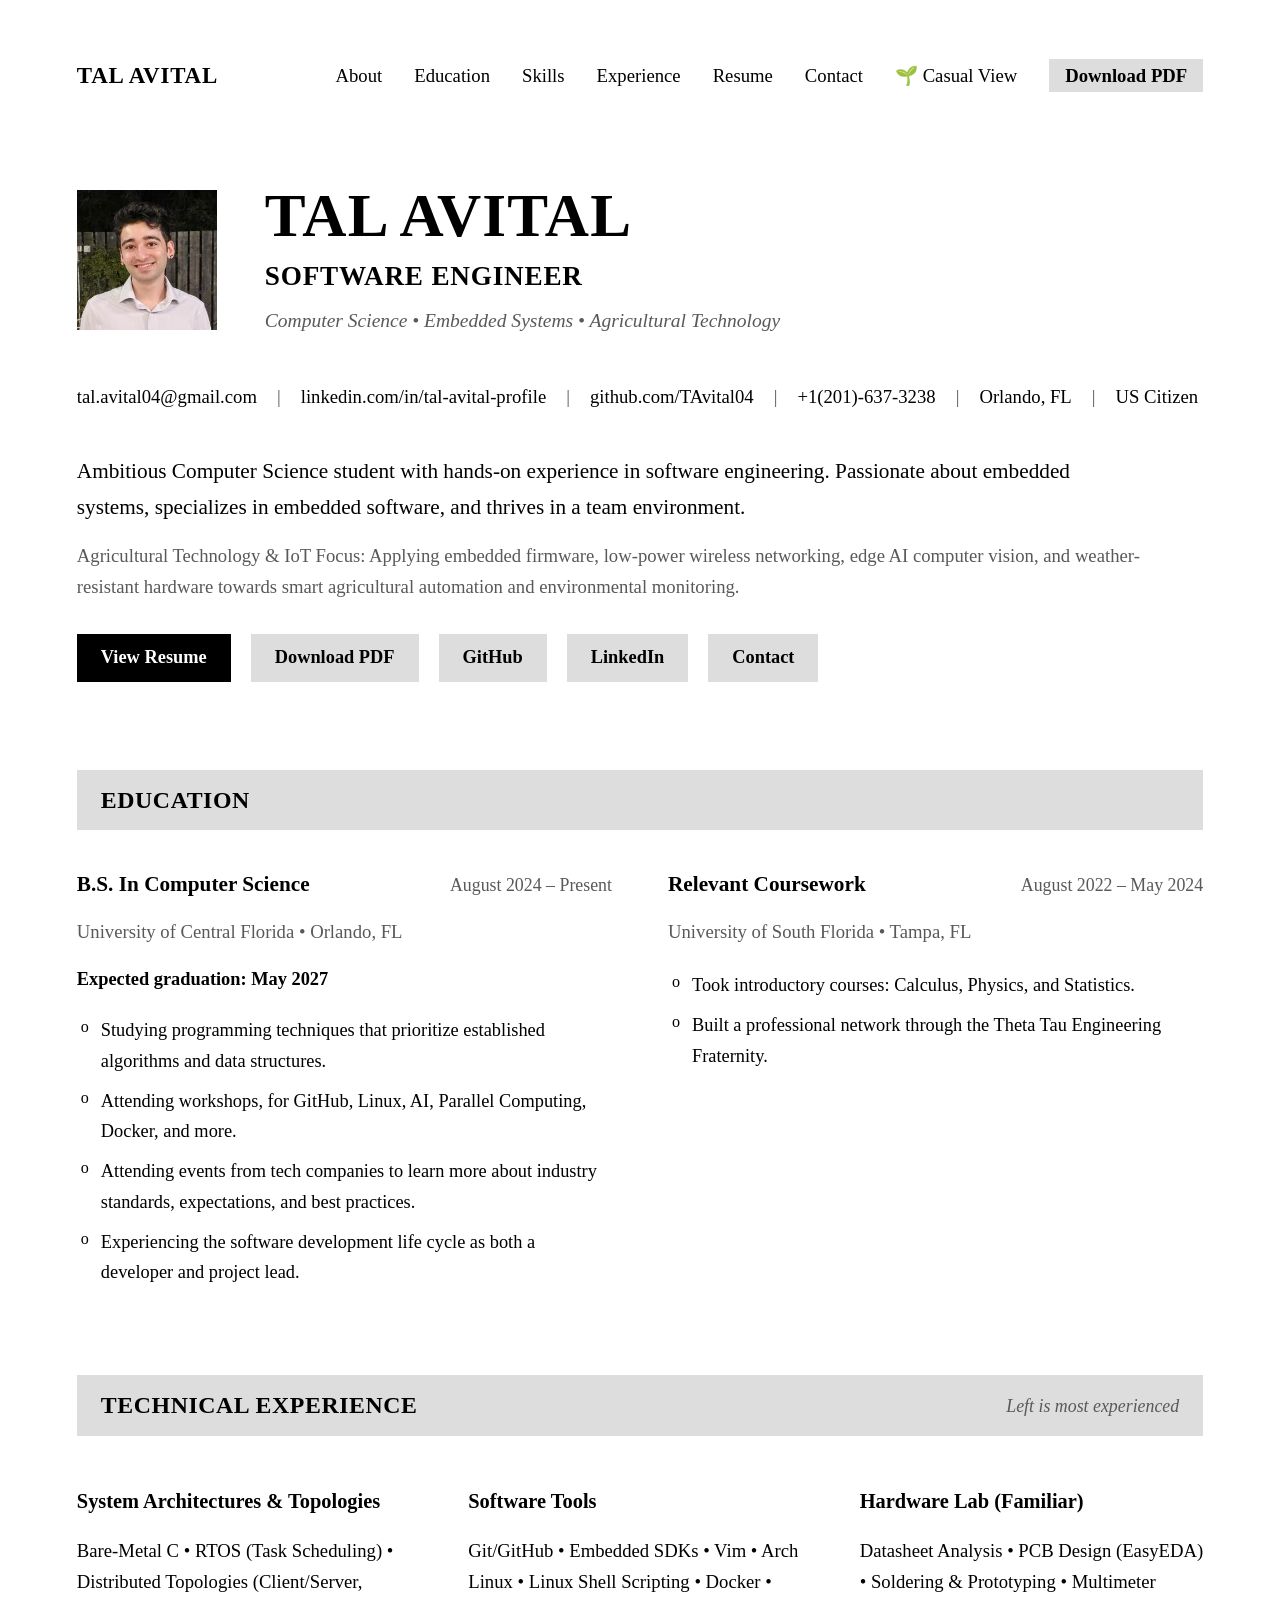
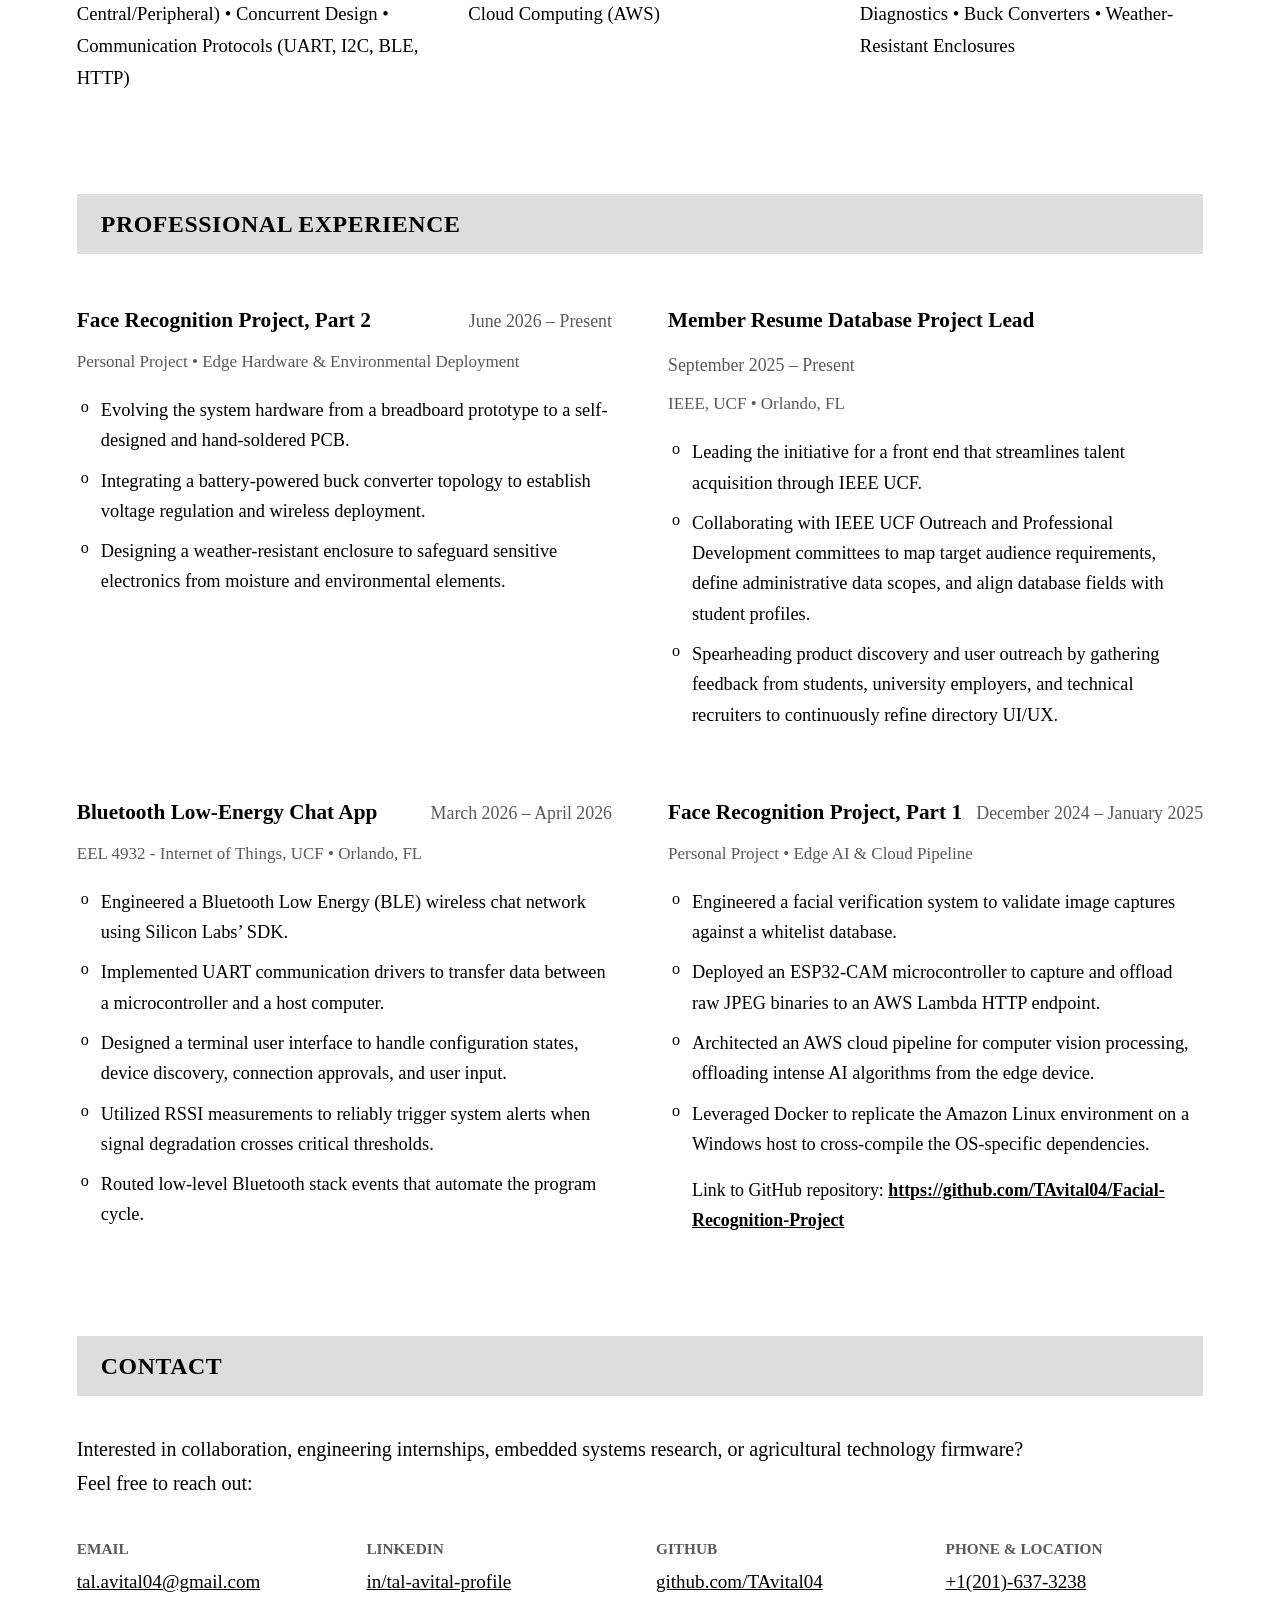
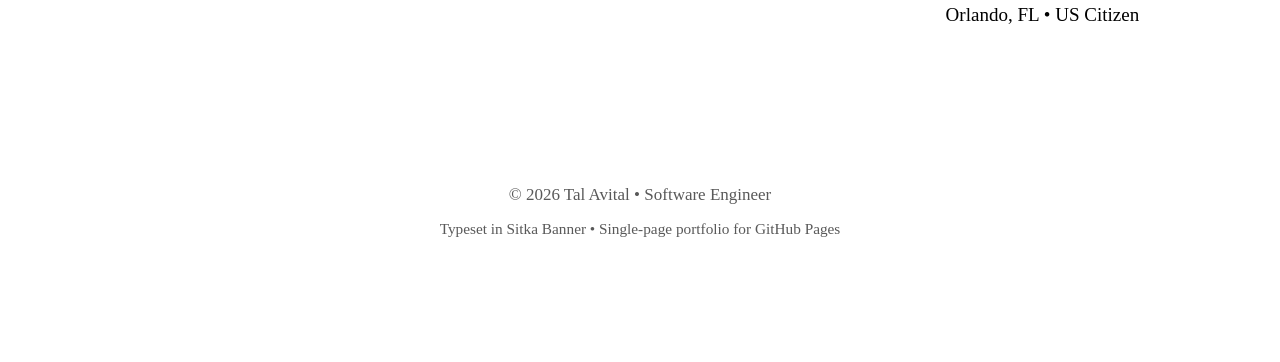
==== index.html @ cda0f0db "first commit" ====
<!DOCTYPE html>
<html lang="en">
<head>
  <meta charset="UTF-8">
  <meta name="viewport" content="width=device-width, initial-scale=1.0">
  <title>Tal Avital | Software Engineer & Agricultural Technology</title>
  <meta name="description" content="Portfolio of Tal Avital - Software Engineer specializing in embedded software, IoT systems, and agricultural technology.">
  <meta name="author" content="Tal Avital">
  
  <!-- Clean Monogram Serif Favicon -->
  <link rel="icon" type="image/svg+xml" href="data:image/svg+xml,<svg xmlns='http://www.w3.org/2000/svg' viewBox='0 0 100 100'><rect width='100' height='100' fill='%23dddddd'/><text x='50' y='68' font-family='serif' font-size='56' font-weight='bold' text-anchor='middle' fill='%23000000'>T</text></svg>">
  
  <link rel="stylesheet" href="style.css">
</head>
<body>

  <div class="page-wrapper">
    <!-- Top Navigation -->
    <nav class="top-nav" aria-label="Main Navigation">
      <a href="#about" class="nav-brand">TAL AVITAL</a>
      <ul class="nav-links">
        <li><a href="#about">About</a></li>
        <li><a href="#education">Education</a></li>
        <li><a href="#technical-experience">Skills</a></li>
        <li><a href="#professional-experience">Experience</a></li>
        <li><a href="resume.html">Resume</a></li>
        <li><a href="#contact">Contact</a></li>
        <li><a href="casual.html" title="View informal earthy green portfolio version">🌱 Casual View</a></li>
        <li><a href="assets/Tal%20Avital%20Resume.pdf" download="Tal_Avital_Resume.pdf" class="nav-cta">Download PDF</a></li>
      </ul>
    </nav>

    <!-- Header / Identity Area -->
    <header class="resume-header" id="about">
      <div class="header-hero-grid">
        <div class="profile-photo-container">
          <img src="assets/Cover_Photo.jpg" alt="Tal Avital" class="profile-photo" width="140" height="140">
        </div>
        <div class="identity-titles">
          <h1 class="name-heading">TAL AVITAL</h1>
          <div class="role-heading">SOFTWARE ENGINEER</div>
          <div class="subrole-heading">Computer Science &bull; Embedded Systems &bull; Agricultural Technology</div>
        </div>
      </div>

      <!-- Contact Line -->
      <div class="contact-line">
        <a href="mailto:tal.avital04@gmail.com" class="contact-item">tal.avital04@gmail.com</a>
        <span class="contact-sep">|</span>
        <a href="https://linkedin.com/in/tal-avital-profile" target="_blank" rel="noopener noreferrer" class="contact-item">linkedin.com/in/tal-avital-profile</a>
        <span class="contact-sep">|</span>
        <a href="https://github.com/TAvital04" target="_blank" rel="noopener noreferrer" class="contact-item">github.com/TAvital04</a>
        <span class="contact-sep">|</span>
        <a href="tel:+12016373238" class="contact-item">+1(201)-637-3238</a>
        <span class="contact-sep">|</span>
        <span class="contact-item">Orlando, FL</span>
        <span class="contact-sep">|</span>
        <span class="contact-item">US Citizen</span>
      </div>

      <!-- Summary -->
      <div class="summary-container">
        <p class="summary-text">
          Ambitious Computer Science student with hands-on experience in software engineering. Passionate about embedded systems, specializes in embedded software, and thrives in a team environment.
        </p>
        <p class="agtech-focus-note">
          Agricultural Technology &amp; IoT Focus: Applying embedded firmware, low-power wireless networking, edge AI computer vision, and weather-resistant hardware towards smart agricultural automation and environmental monitoring.
        </p>
      </div>

      <!-- Action Buttons -->
      <div class="header-action-buttons">
        <a href="resume.html" class="btn btn-primary">View Resume</a>
        <a href="assets/Tal%20Avital%20Resume.pdf" download="Tal_Avital_Resume.pdf" class="btn btn-secondary">Download PDF</a>
        <a href="https://github.com/TAvital04" target="_blank" rel="noopener noreferrer" class="btn btn-secondary">GitHub</a>
        <a href="https://linkedin.com/in/tal-avital-profile" target="_blank" rel="noopener noreferrer" class="btn btn-secondary">LinkedIn</a>
        <a href="#contact" class="btn btn-secondary">Contact</a>
      </div>
    </header>

    <!-- Main Content Area -->
    <main>

      <!-- Education Section (2-Column Desktop Grid) -->
      <section id="education" aria-labelledby="education-heading">
        <div class="section-banner">
          <h2 class="section-title" id="education-heading">Education</h2>
        </div>

        <div class="education-grid">
          <div class="education-item">
            <div class="experience-title-row">
              <span class="degree-title">B.S. In Computer Science</span>
              <span class="experience-date">August 2024 – Present</span>
            </div>
            <div style="color: var(--color-text-muted); font-size: 1.1rem; margin-top: 2px;">
              University of Central Florida &bull; Orlando, FL
            </div>
            <div class="grad-date-note" style="margin-top: 4px;">Expected graduation: May 2027</div>
            <ul class="experience-bullets">
              <li>Studying programming techniques that prioritize established algorithms and data structures.</li>
              <li>Attending workshops, for GitHub, Linux, AI, Parallel Computing, Docker, and more.</li>
              <li>Attending events from tech companies to learn more about industry standards, expectations, and best practices.</li>
              <li>Experiencing the software development life cycle as both a developer and project lead.</li>
            </ul>
          </div>

          <div class="education-item">
            <div class="experience-title-row">
              <span class="degree-title">Relevant Coursework</span>
              <span class="experience-date">August 2022 – May 2024</span>
            </div>
            <div style="color: var(--color-text-muted); font-size: 1.1rem; margin-top: 2px;">
              University of South Florida &bull; Tampa, FL
            </div>
            <ul class="experience-bullets" style="margin-top: 10px;">
              <li>Took introductory courses: Calculus, Physics, and Statistics.</li>
              <li>Built a professional network through the Theta Tau Engineering Fraternity.</li>
            </ul>
          </div>
        </div>
      </section>

      <!-- Technical Experience Section (3-Column Desktop Grid) -->
      <section id="technical-experience" aria-labelledby="tech-exp-heading">
        <div class="section-banner">
          <h2 class="section-title" id="tech-exp-heading">Technical Experience</h2>
          <span class="section-subtitle-tag">Left is most experienced</span>
        </div>

        <div class="skills-grid">
          <div class="skill-category-column">
            <div class="skill-category-title">System Architectures &amp; Topologies</div>
            <div class="skill-category-content">
              Bare-Metal C &bull; RTOS (Task Scheduling) &bull; Distributed Topologies (Client/Server, Central/Peripheral) &bull; Concurrent Design &bull; Communication Protocols (UART, I2C, BLE, HTTP)
            </div>
          </div>

          <div class="skill-category-column">
            <div class="skill-category-title">Software Tools</div>
            <div class="skill-category-content">
              Git/GitHub &bull; Embedded SDKs &bull; Vim &bull; Arch Linux &bull; Linux Shell Scripting &bull; Docker &bull; Cloud Computing (AWS)
            </div>
          </div>

          <div class="skill-category-column">
            <div class="skill-category-title">Hardware Lab (Familiar)</div>
            <div class="skill-category-content">
              Datasheet Analysis &bull; PCB Design (EasyEDA) &bull; Soldering &amp; Prototyping &bull; Multimeter Diagnostics &bull; Buck Converters &bull; Weather-Resistant Enclosures
            </div>
          </div>
        </div>
      </section>

      <!-- Professional Experience Section (2-Column Desktop Grid) -->
      <section id="professional-experience" aria-labelledby="experience-heading">
        <div class="section-banner">
          <h2 class="section-title" id="experience-heading">Professional Experience</h2>
        </div>

        <div class="experience-grid">

          <!-- Experience 1 -->
          <div class="experience-item">
            <div class="experience-title-row">
              <span class="project-title">Face Recognition Project, Part 2</span>
              <span class="experience-date">June 2026 – Present</span>
            </div>
            <div class="project-org">Personal Project &bull; Edge Hardware &amp; Environmental Deployment</div>
            <ul class="experience-bullets">
              <li>Evolving the system hardware from a breadboard prototype to a self-designed and hand-soldered PCB.</li>
              <li>Integrating a battery-powered buck converter topology to establish voltage regulation and wireless deployment.</li>
              <li>Designing a weather-resistant enclosure to safeguard sensitive electronics from moisture and environmental elements.</li>
            </ul>
          </div>

          <!-- Experience 2 -->
          <div class="experience-item">
            <div class="experience-title-row">
              <span class="project-title">Member Resume Database Project Lead</span>
              <span class="experience-date">September 2025 – Present</span>
            </div>
            <div class="project-org">IEEE, UCF &bull; Orlando, FL</div>
            <ul class="experience-bullets">
              <li>Leading the initiative for a front end that streamlines talent acquisition through IEEE UCF.</li>
              <li>Collaborating with IEEE UCF Outreach and Professional Development committees to map target audience requirements, define administrative data scopes, and align database fields with student profiles.</li>
              <li>Spearheading product discovery and user outreach by gathering feedback from students, university employers, and technical recruiters to continuously refine directory UI/UX.</li>
            </ul>
          </div>

          <!-- Experience 3 -->
          <div class="experience-item">
            <div class="experience-title-row">
              <span class="project-title">Bluetooth Low-Energy Chat App</span>
              <span class="experience-date">March 2026 – April 2026</span>
            </div>
            <div class="project-org">EEL 4932 - Internet of Things, UCF &bull; Orlando, FL</div>
            <ul class="experience-bullets">
              <li>Engineered a Bluetooth Low Energy (BLE) wireless chat network using Silicon Labs’ SDK.</li>
              <li>Implemented UART communication drivers to transfer data between a microcontroller and a host computer.</li>
              <li>Designed a terminal user interface to handle configuration states, device discovery, connection approvals, and user input.</li>
              <li>Utilized RSSI measurements to reliably trigger system alerts when signal degradation crosses critical thresholds.</li>
              <li>Routed low-level Bluetooth stack events that automate the program cycle.</li>
            </ul>
          </div>

          <!-- Experience 4 -->
          <div class="experience-item">
            <div class="experience-title-row">
              <span class="project-title">Face Recognition Project, Part 1</span>
              <span class="experience-date">December 2024 – January 2025</span>
            </div>
            <div class="project-org">Personal Project &bull; Edge AI &amp; Cloud Pipeline</div>
            <ul class="experience-bullets">
              <li>Engineered a facial verification system to validate image captures against a whitelist database.</li>
              <li>Deployed an ESP32-CAM microcontroller to capture and offload raw JPEG binaries to an AWS Lambda HTTP endpoint.</li>
              <li>Architected an AWS cloud pipeline for computer vision processing, offloading intense AI algorithms from the edge device.</li>
              <li>Leveraged Docker to replicate the Amazon Linux environment on a Windows host to cross-compile the OS-specific dependencies.</li>
            </ul>
            <div class="project-repo-link">
              Link to GitHub repository: <a href="https://github.com/TAvital04/Facial-Recognition-Project" target="_blank" rel="noopener noreferrer">https://github.com/TAvital04/Facial-Recognition-Project</a>
            </div>
          </div>

        </div>
      </section>

      <!-- Contact Section (4-Column Desktop Grid) -->
      <section id="contact" aria-labelledby="contact-heading">
        <div class="section-banner">
          <h2 class="section-title" id="contact-heading">Contact</h2>
        </div>

        <p class="contact-intro">
          Interested in collaboration, engineering internships, embedded systems research, or agricultural technology firmware? Feel free to reach out:
        </p>

        <div class="contact-grid">
          <div class="contact-item-box">
            <span class="contact-label">Email</span>
            <span class="contact-val"><a href="mailto:tal.avital04@gmail.com">tal.avital04@gmail.com</a></span>
          </div>
          <div class="contact-item-box">
            <span class="contact-label">LinkedIn</span>
            <span class="contact-val"><a href="https://linkedin.com/in/tal-avital-profile" target="_blank" rel="noopener noreferrer">in/tal-avital-profile</a></span>
          </div>
          <div class="contact-item-box">
            <span class="contact-label">GitHub</span>
            <span class="contact-val"><a href="https://github.com/TAvital04" target="_blank" rel="noopener noreferrer">github.com/TAvital04</a></span>
          </div>
          <div class="contact-item-box">
            <span class="contact-label">Phone &amp; Location</span>
            <span class="contact-val"><a href="tel:+12016373238">+1(201)-637-3238</a><br>Orlando, FL &bull; US Citizen</span>
          </div>
        </div>
      </section>

    </main>

    <!-- Site Footer -->
    <footer class="site-footer">
      <div class="footer-copy">
        &copy; 2026 Tal Avital &bull; Software Engineer
      </div>
      <div class="footer-meta">
        Typeset in Sitka Banner &bull; Single-page portfolio for GitHub Pages
      </div>
    </footer>
  </div>

</body>
</html>
---- style.css ----
/* 
 * Tal Avital Portfolio Stylesheet
 * 
 * - Full-width desktop experience embracing entire desktop viewport
 * - Dedicated clean mobile layout
 * - Clean transitions in large discrete phases (desktop >= 992px vs mobile < 992px)
 * - Significantly increased whitespace all around
 * - Strictly no borders, pure white background (#ffffff), Sitka Banner font
 * - Zero animations
 */

:root {
  --font-sitka: 'Sitka Banner', 'Sitka Display', 'Sitka Heading', 'Sitka Text', 'Sitka Small', Georgia, serif;
  
  /* Color palette extracted directly from resume PDF */
  --color-bg: #ffffff;
  --color-text-main: #000000;
  --color-text-muted: #595959;
  --color-banner-grey: #dddddd;    /* 0.866667 RGB vector grey from resume */
}

/* Zero animations, zero transitions, no borders anywhere */
*, *::before, *::after {
  box-sizing: border-box;
  margin: 0;
  padding: 0;
  border: none !important;
  outline: none !important;
  transition: none !important;
  animation: none !important;
  box-shadow: none !important;
}

html {
  font-size: 17px;
  scroll-behavior: auto;
  background-color: var(--color-bg);
}

body {
  font-family: var(--font-sitka);
  color: var(--color-text-main);
  background-color: var(--color-bg);
  line-height: 1.7;
  -webkit-font-smoothing: antialiased;
}

/* Page Wrapper - Embraces entire screen width with proportional whitespace */
.page-wrapper {
  width: 100%;
  margin: 0 auto;
  background-color: var(--color-bg);
}

/* Minimal Top Navigation */
.top-nav {
  display: flex;
  justify-content: space-between;
  align-items: center;
  background-color: var(--color-bg);
}

section[id], header[id] {
  scroll-margin-top: 40px;
}

.nav-brand {
  font-family: var(--font-sitka);
  font-weight: bold;
  font-size: 1.35rem;
  letter-spacing: 0.8px;
  color: var(--color-text-main);
  text-decoration: none;
}

.nav-links {
  display: flex;
  list-style: none;
  align-items: center;
}

.nav-links a {
  font-family: var(--font-sitka);
  color: var(--color-text-main);
  text-decoration: none;
  font-size: 1.1rem;
}

.nav-links a:hover,
.nav-links a:focus {
  text-decoration: underline;
}

.nav-cta {
  background-color: var(--color-banner-grey) !important;
  color: var(--color-text-main) !important;
  font-weight: bold;
  padding: 6px 16px !important;
}

.nav-cta:hover {
  background-color: #cccccc !important;
  text-decoration: none !important;
}

/* Header & Identity */
.resume-header {
  background-color: var(--color-bg);
}

.header-hero-grid {
  display: grid;
  align-items: center;
}

.profile-photo-container {
  line-height: 0;
}

.profile-photo {
  object-fit: cover;
  display: block;
}

.identity-titles {
  display: flex;
  flex-direction: column;
}

.name-heading {
  font-family: var(--font-sitka);
  font-size: 3.2rem;
  font-weight: bold;
  letter-spacing: 1.2px;
  text-transform: uppercase;
  line-height: 1.05;
  color: var(--color-text-main);
}

.role-heading {
  font-family: var(--font-sitka);
  font-size: 1.6rem;
  font-weight: bold;
  text-transform: uppercase;
  letter-spacing: 0.8px;
  color: var(--color-text-main);
  margin-top: 6px;
}

.subrole-heading {
  font-family: var(--font-sitka);
  font-size: 1.15rem;
  color: var(--color-text-muted);
  margin-top: 4px;
  font-style: italic;
}

/* Contact Line */
.contact-line {
  font-family: var(--font-sitka);
  font-size: 1.1rem;
  color: var(--color-text-main);
  display: flex;
  align-items: center;
}

.contact-item {
  color: var(--color-text-main);
  text-decoration: none;
}

.contact-item:hover {
  text-decoration: underline;
}

.contact-sep {
  color: var(--color-text-muted);
}

/* Summary Box on pure white */
.summary-container {
  display: flex;
  flex-direction: column;
}

.summary-text {
  font-family: var(--font-sitka);
  font-size: 1.25rem;
  line-height: 1.7;
  color: var(--color-text-main);
}

.agtech-focus-note {
  font-family: var(--font-sitka);
  font-size: 1.1rem;
  color: var(--color-text-muted);
  line-height: 1.65;
}

.header-action-buttons {
  display: flex;
  align-items: center;
}

/* Minimal Buttons */
.btn {
  display: inline-block;
  font-family: var(--font-sitka);
  font-size: 1.08rem;
  font-weight: bold;
  padding: 8px 24px;
  text-decoration: none;
  cursor: pointer;
  text-align: center;
}

.btn-primary {
  background-color: var(--color-text-main);
  color: #ffffff;
}

.btn-primary:hover {
  background-color: #2b2b2b;
}

.btn-secondary {
  background-color: var(--color-banner-grey);
  color: var(--color-text-main);
}

.btn-secondary:hover {
  background-color: #cccccc;
}

/* Section Separator Banner - Resume PDF solid grey banner */
.section-banner {
  background-color: var(--color-banner-grey);
  padding: 8px 18px;
  display: flex;
  justify-content: space-between;
  align-items: center;
  width: 100%;
}

.section-title {
  font-family: var(--font-sitka);
  font-size: 1.4rem;
  font-weight: bold;
  letter-spacing: 0.6px;
  text-transform: uppercase;
  color: var(--color-text-main);
}

.section-subtitle-tag {
  font-family: var(--font-sitka);
  font-size: 1.05rem;
  color: var(--color-text-muted);
  font-style: italic;
}

/* Education Section */
.education-grid {
  display: grid;
}

.education-item {
  display: flex;
  flex-direction: column;
}

.degree-title {
  font-family: var(--font-sitka);
  font-size: 1.25rem;
  font-weight: bold;
  color: var(--color-text-main);
}

.grad-date-note {
  font-family: var(--font-sitka);
  font-size: 1.08rem;
  font-weight: bold;
  color: var(--color-text-main);
}

/* Technical Experience */
.skills-grid {
  display: grid;
}

.skill-category-column {
  display: flex;
  flex-direction: column;
}

.skill-category-title {
  font-family: var(--font-sitka);
  font-size: 1.2rem;
  font-weight: bold;
  color: var(--color-text-main);
  margin-bottom: 8px;
}

.skill-category-content {
  font-family: var(--font-sitka);
  font-size: 1.1rem;
  line-height: 1.7;
  color: var(--color-text-main);
}

/* Professional Experience */
.experience-grid {
  display: grid;
}

.experience-item {
  display: flex;
  flex-direction: column;
}

.experience-title-row {
  display: flex;
  justify-content: space-between;
  align-items: baseline;
  flex-wrap: wrap;
  gap: 12px;
}

.project-title {
  font-family: var(--font-sitka);
  font-size: 1.25rem;
  font-weight: bold;
  color: var(--color-text-main);
}

.project-org {
  font-weight: normal;
  color: var(--color-text-muted);
}

.experience-date {
  font-family: var(--font-sitka);
  font-size: 1.05rem;
  color: var(--color-text-muted);
  white-space: nowrap;
}

.experience-bullets {
  list-style-type: none;
  padding-left: 0;
  display: flex;
  flex-direction: column;
}

.experience-bullets li {
  position: relative;
  padding-left: 24px;
  font-family: var(--font-sitka);
  font-size: 1.08rem;
  line-height: 1.65;
  color: var(--color-text-main);
}

.experience-bullets li::before {
  content: 'o';
  position: absolute;
  left: 4px;
  top: -1px;
  font-size: 0.95rem;
  font-weight: normal;
  color: var(--color-text-main);
}

.project-repo-link {
  font-family: var(--font-sitka);
  font-size: 1.05rem;
  padding-left: 24px;
}

.project-repo-link a {
  color: var(--color-text-main);
  text-decoration: underline;
  font-weight: bold;
}

/* Contact Section */
.contact-intro {
  font-family: var(--font-sitka);
  font-size: 1.18rem;
  line-height: 1.7;
}

.contact-grid {
  display: grid;
}

.contact-item-box {
  display: flex;
  flex-direction: column;
  gap: 4px;
}

.contact-label {
  font-family: var(--font-sitka);
  font-size: 0.9rem;
  text-transform: uppercase;
  color: var(--color-text-muted);
  font-weight: bold;
}

.contact-val {
  font-family: var(--font-sitka);
  font-size: 1.12rem;
}

.contact-val a {
  color: var(--color-text-main);
  text-decoration: underline;
}

/* Site Footer */
.site-footer {
  text-align: center;
  font-size: 1rem;
  color: var(--color-text-muted);
}

.footer-copy {
  font-family: var(--font-sitka);
  margin-bottom: 6px;
}

.footer-meta {
  font-family: var(--font-sitka);
  font-size: 0.9rem;
}

/* ==========================================================================
   DESKTOP VERSION (min-width: 992px)
   Embraces full width of desktop with expansive whitespace & multi-column layouts
   ========================================================================== */
@media (min-width: 992px) {
  .page-wrapper {
    padding: 56px 6vw 120px 6vw;
  }

  .top-nav {
    padding-bottom: 40px;
    margin-bottom: 48px;
  }

  .nav-links {
    gap: 32px;
  }

  /* Spacious Hero Grid */
  .header-hero-grid {
    grid-template-columns: 140px 1fr;
    gap: 48px;
    margin-bottom: 28px;
  }

  .profile-photo {
    width: 140px;
    height: 140px;
  }

  .name-heading {
    font-size: 3.6rem;
  }

  .contact-line {
    gap: 16px 20px;
    padding: 16px 0 28px 0;
    margin-bottom: 12px;
    flex-wrap: wrap;
  }

  .summary-container {
    gap: 16px;
    margin-bottom: 32px;
    max-width: 95%;
  }

  .header-action-buttons {
    gap: 20px;
    margin-top: 12px;
  }

  /* Large Section Banners */
  .section-banner {
    margin-top: 88px;
    margin-bottom: 36px;
    padding: 10px 24px;
  }

  /* 2-Column Wide Education */
  .education-grid {
    grid-template-columns: 1fr 1fr;
    gap: 56px;
  }

  .education-item {
    gap: 12px;
  }

  .experience-bullets {
    gap: 10px;
    margin-top: 8px;
  }

  /* 3-Column Wide Technical Experience */
  .skills-grid {
    grid-template-columns: 1fr 1fr 1fr;
    gap: 48px;
    padding: 12px 0;
  }

  .skill-category-column {
    gap: 8px;
  }

  /* 2-Column Wide Professional Experience */
  .experience-grid {
    grid-template-columns: 1fr 1fr;
    gap: 64px 56px;
    padding: 12px 0;
  }

  .experience-item {
    gap: 10px;
  }

  .project-repo-link {
    margin-top: 6px;
  }

  /* 4-Column Wide Contact */
  .contact-intro {
    margin-bottom: 28px;
    max-width: 85%;
  }

  .contact-grid {
    grid-template-columns: repeat(4, 1fr);
    gap: 32px;
    padding-top: 8px;
  }

  .site-footer {
    margin-top: 110px;
    padding-top: 40px;
  }
}

/* ==========================================================================
   MOBILE VERSION (max-width: 991px)
   Tailored for touchscreens with clean single-column flow & generous whitespace
   ========================================================================== */
@media (max-width: 991px) {
  html {
    font-size: 16px;
  }

  .page-wrapper {
    padding: 24px 20px 64px 20px;
  }

  .top-nav {
    flex-direction: column;
    align-items: flex-start;
    gap: 14px;
    padding-bottom: 24px;
    margin-bottom: 28px;
  }

  .nav-links {
    flex-wrap: wrap;
    gap: 12px 18px;
  }

  .nav-cta {
    margin-top: 4px;
  }

  .header-hero-grid {
    grid-template-columns: 1fr;
    gap: 18px;
    margin-bottom: 20px;
  }

  .profile-photo {
    width: 96px;
    height: 96px;
  }

  .name-heading {
    font-size: 2.3rem;
  }

  .role-heading {
    font-size: 1.3rem;
  }

  .contact-line {
    flex-direction: column;
    align-items: flex-start;
    gap: 8px;
    padding: 12px 0 20px 0;
  }

  .contact-sep {
    display: none;
  }

  .summary-container {
    gap: 12px;
    margin-bottom: 24px;
  }

  .summary-text {
    font-size: 1.12rem;
  }

  .header-action-buttons {
    flex-direction: column;
    align-items: stretch;
    gap: 10px;
  }

  .btn {
    width: 100%;
    padding: 10px 16px;
  }

  .section-banner {
    margin-top: 56px;
    margin-bottom: 24px;
    padding: 8px 14px;
    flex-direction: column;
    align-items: flex-start;
    gap: 4px;
  }

  .section-title {
    font-size: 1.2rem;
  }

  .education-grid {
    grid-template-columns: 1fr;
    gap: 32px;
  }

  .education-item {
    gap: 8px;
  }

  .experience-bullets {
    gap: 8px;
    margin-top: 6px;
  }

  .skills-grid {
    grid-template-columns: 1fr;
    gap: 28px;
  }

  .experience-grid {
    grid-template-columns: 1fr;
    gap: 36px;
  }

  .experience-item {
    gap: 8px;
  }

  .experience-title-row {
    flex-direction: column;
    gap: 2px;
  }

  .contact-intro {
    margin-bottom: 20px;
  }

  .contact-grid {
    grid-template-columns: 1fr;
    gap: 16px;
  }

  .site-footer {
    margin-top: 64px;
    padding-top: 24px;
  }
}

/* Print Styles */
@media print {
  .page-wrapper {
    padding: 0;
    width: 100%;
  }
  .top-nav,
  .header-action-buttons,
  .site-footer {
    display: none !important;
  }
  .section-banner {
    -webkit-print-color-adjust: exact;
    print-color-adjust: exact;
  }
}
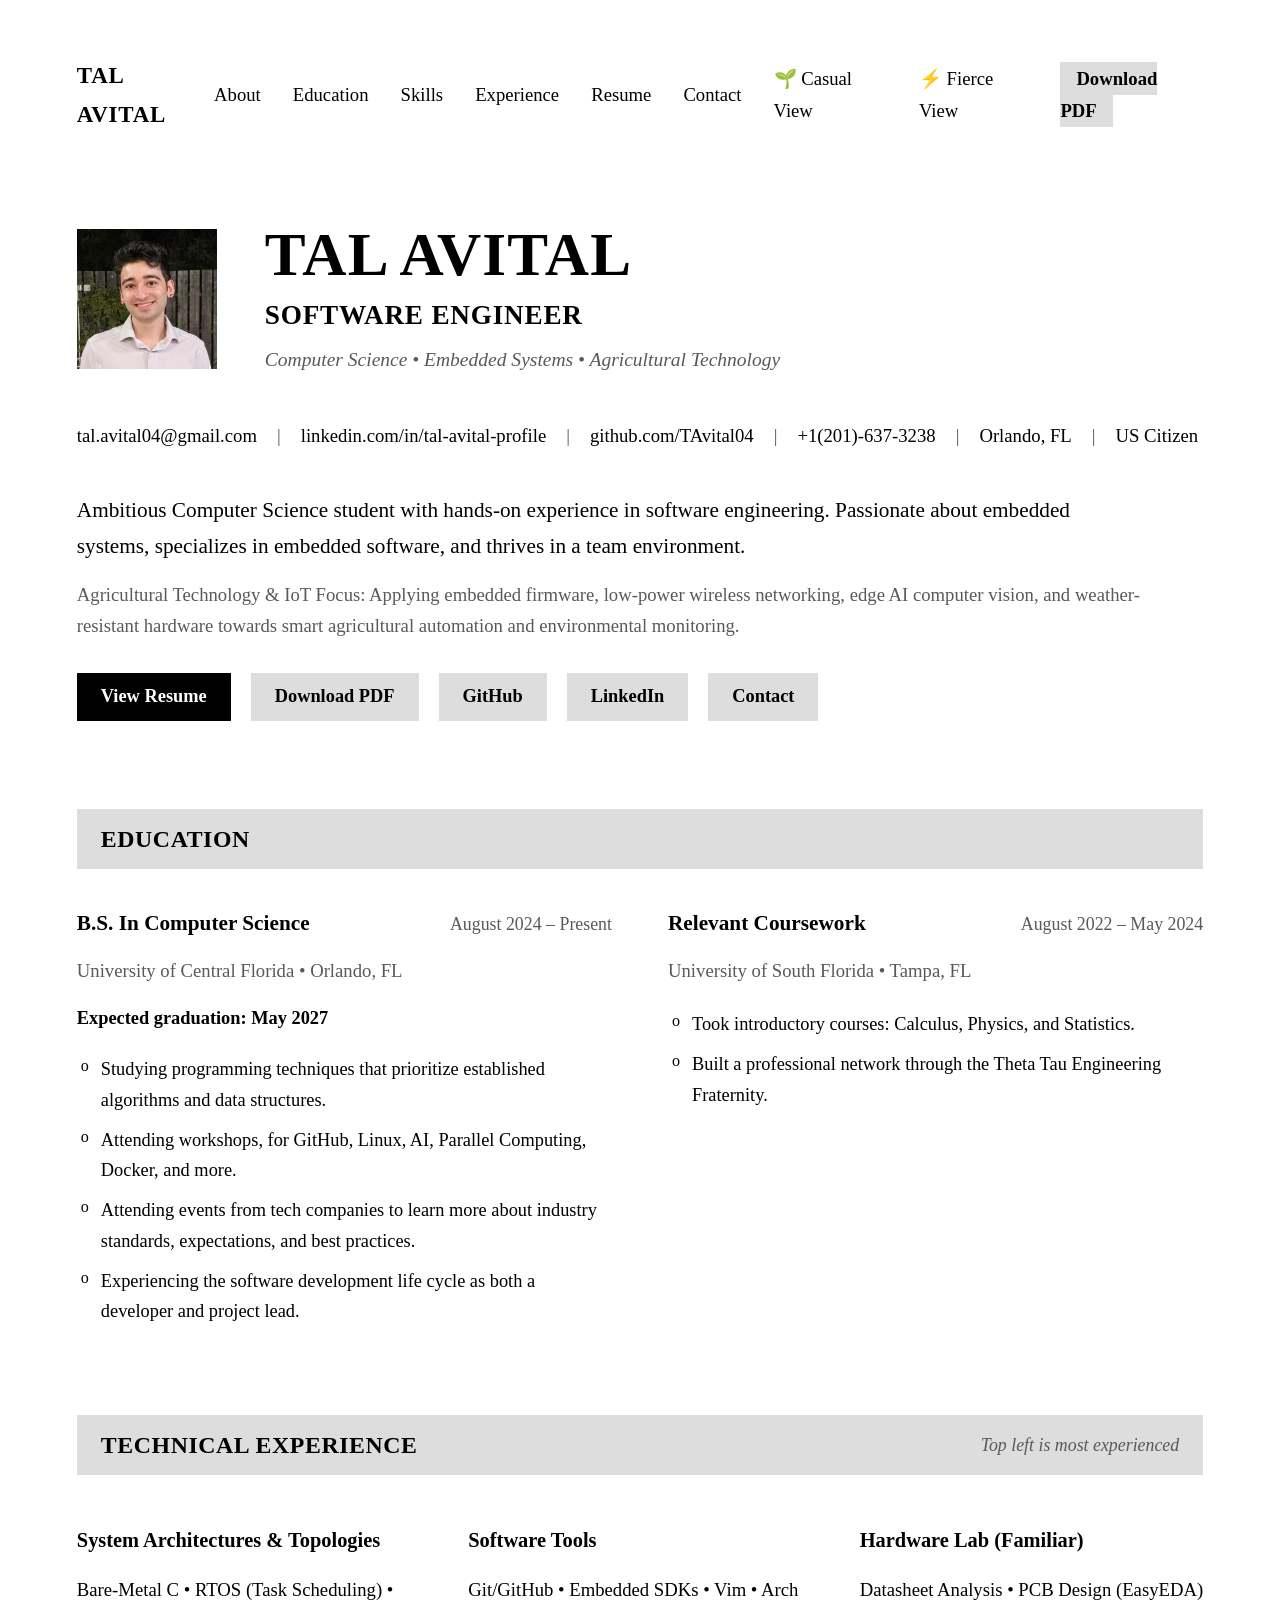
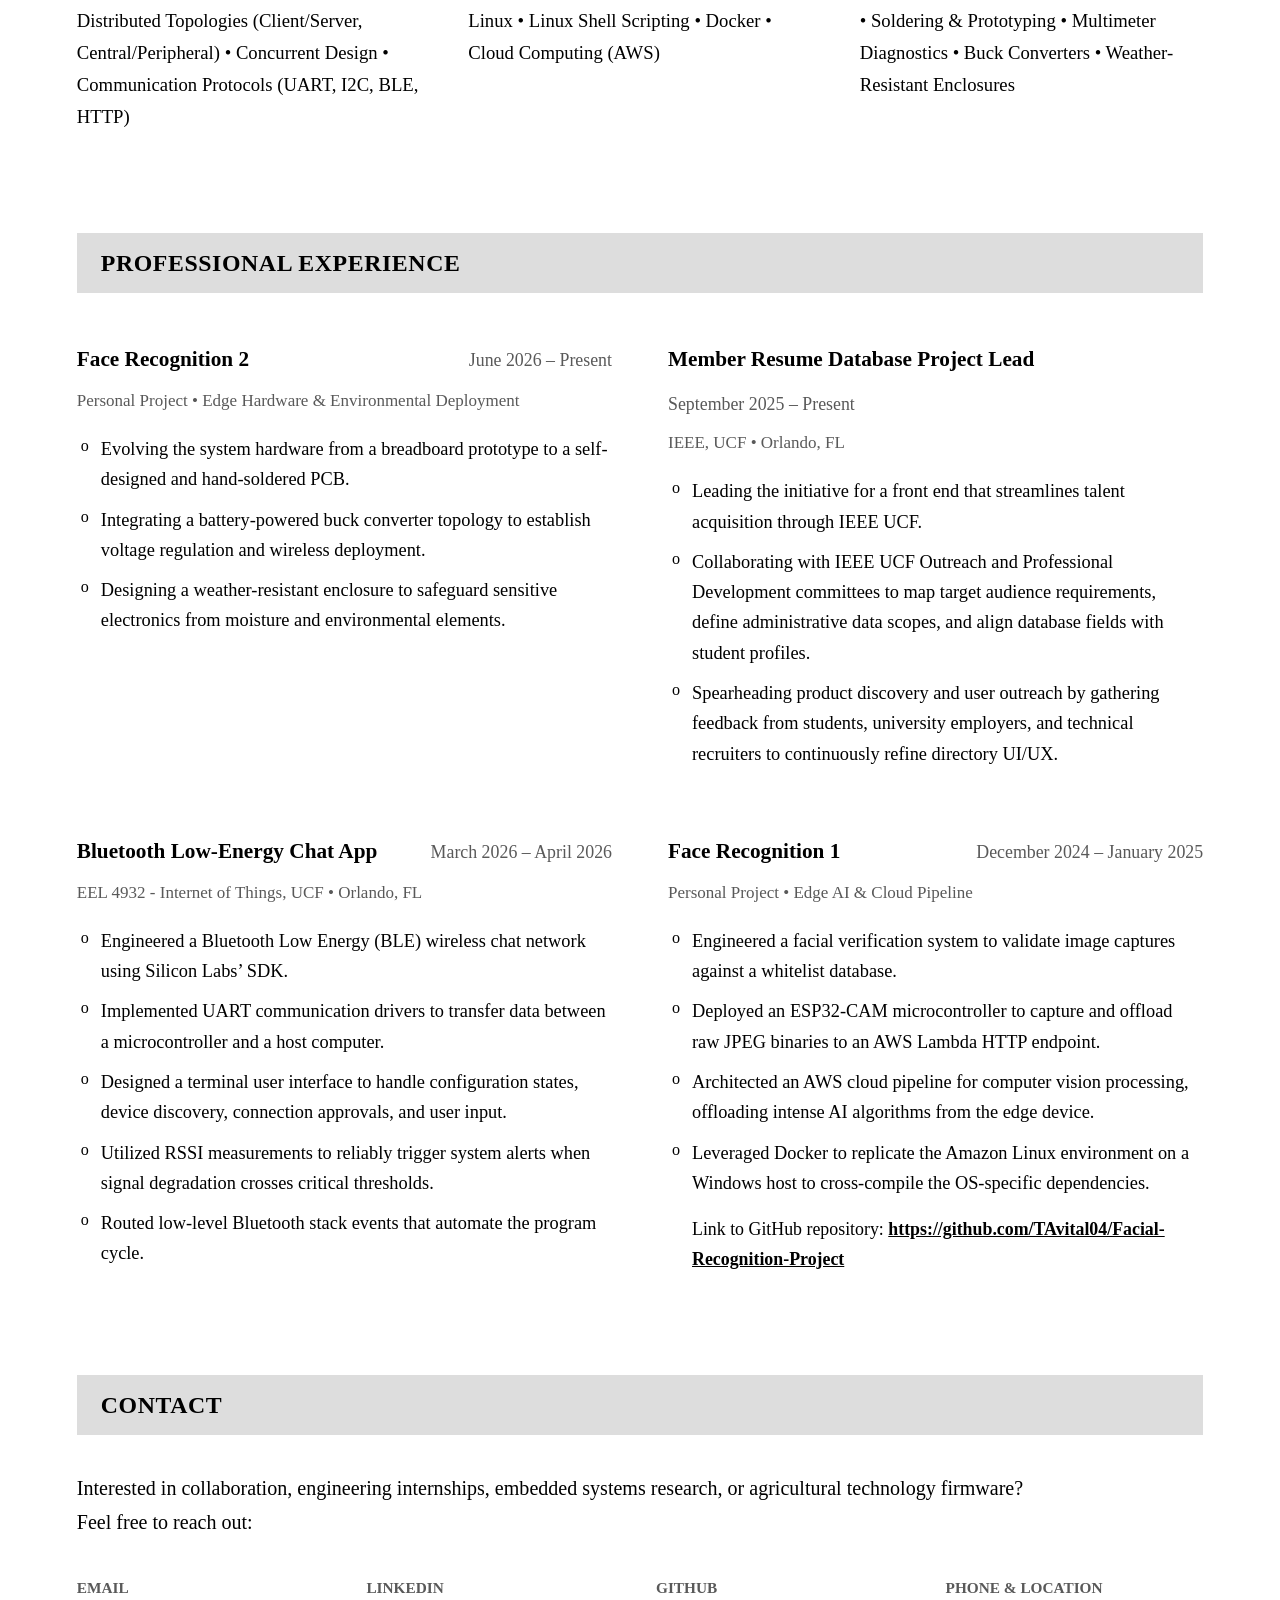
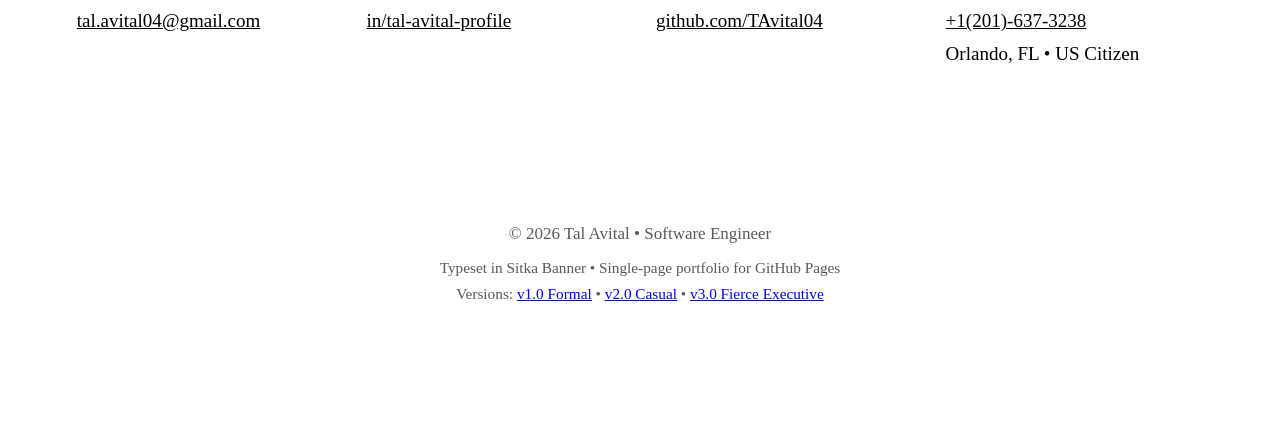
==== commit 384f8a1f: "fierce version" ====
--- a/index.html
+++ b/index.html
@@ -26,6 +26,7 @@
         <li><a href="resume.html">Resume</a></li>
         <li><a href="#contact">Contact</a></li>
         <li><a href="casual.html" title="View informal earthy green portfolio version">🌱 Casual View</a></li>
+        <li><a href="fierce.html" title="View sharp high-contrast executive version">⚡ Fierce View</a></li>
         <li><a href="assets/Tal%20Avital%20Resume.pdf" download="Tal_Avital_Resume.pdf" class="nav-cta">Download PDF</a></li>
       </ul>
     </nav>
@@ -125,7 +126,7 @@
       <section id="technical-experience" aria-labelledby="tech-exp-heading">
         <div class="section-banner">
           <h2 class="section-title" id="tech-exp-heading">Technical Experience</h2>
-          <span class="section-subtitle-tag">Left is most experienced</span>
+          <span class="section-subtitle-tag">Top left is most experienced</span>
         </div>
 
         <div class="skills-grid">
@@ -163,7 +164,7 @@
           <!-- Experience 1 -->
           <div class="experience-item">
             <div class="experience-title-row">
-              <span class="project-title">Face Recognition Project, Part 2</span>
+              <span class="project-title">Face Recognition 2</span>
               <span class="experience-date">June 2026 – Present</span>
             </div>
             <div class="project-org">Personal Project &bull; Edge Hardware &amp; Environmental Deployment</div>
@@ -207,7 +208,7 @@
           <!-- Experience 4 -->
           <div class="experience-item">
             <div class="experience-title-row">
-              <span class="project-title">Face Recognition Project, Part 1</span>
+              <span class="project-title">Face Recognition 1</span>
               <span class="experience-date">December 2024 – January 2025</span>
             </div>
             <div class="project-org">Personal Project &bull; Edge AI &amp; Cloud Pipeline</div>
@@ -263,7 +264,8 @@
         &copy; 2026 Tal Avital &bull; Software Engineer
       </div>
       <div class="footer-meta">
-        Typeset in Sitka Banner &bull; Single-page portfolio for GitHub Pages
+        Typeset in Sitka Banner &bull; Single-page portfolio for GitHub Pages<br>
+        Versions: <a href="index.html">v1.0 Formal</a> &bull; <a href="casual.html">v2.0 Casual</a> &bull; <a href="fierce.html">v3.0 Fierce Executive</a>
       </div>
     </footer>
   </div>
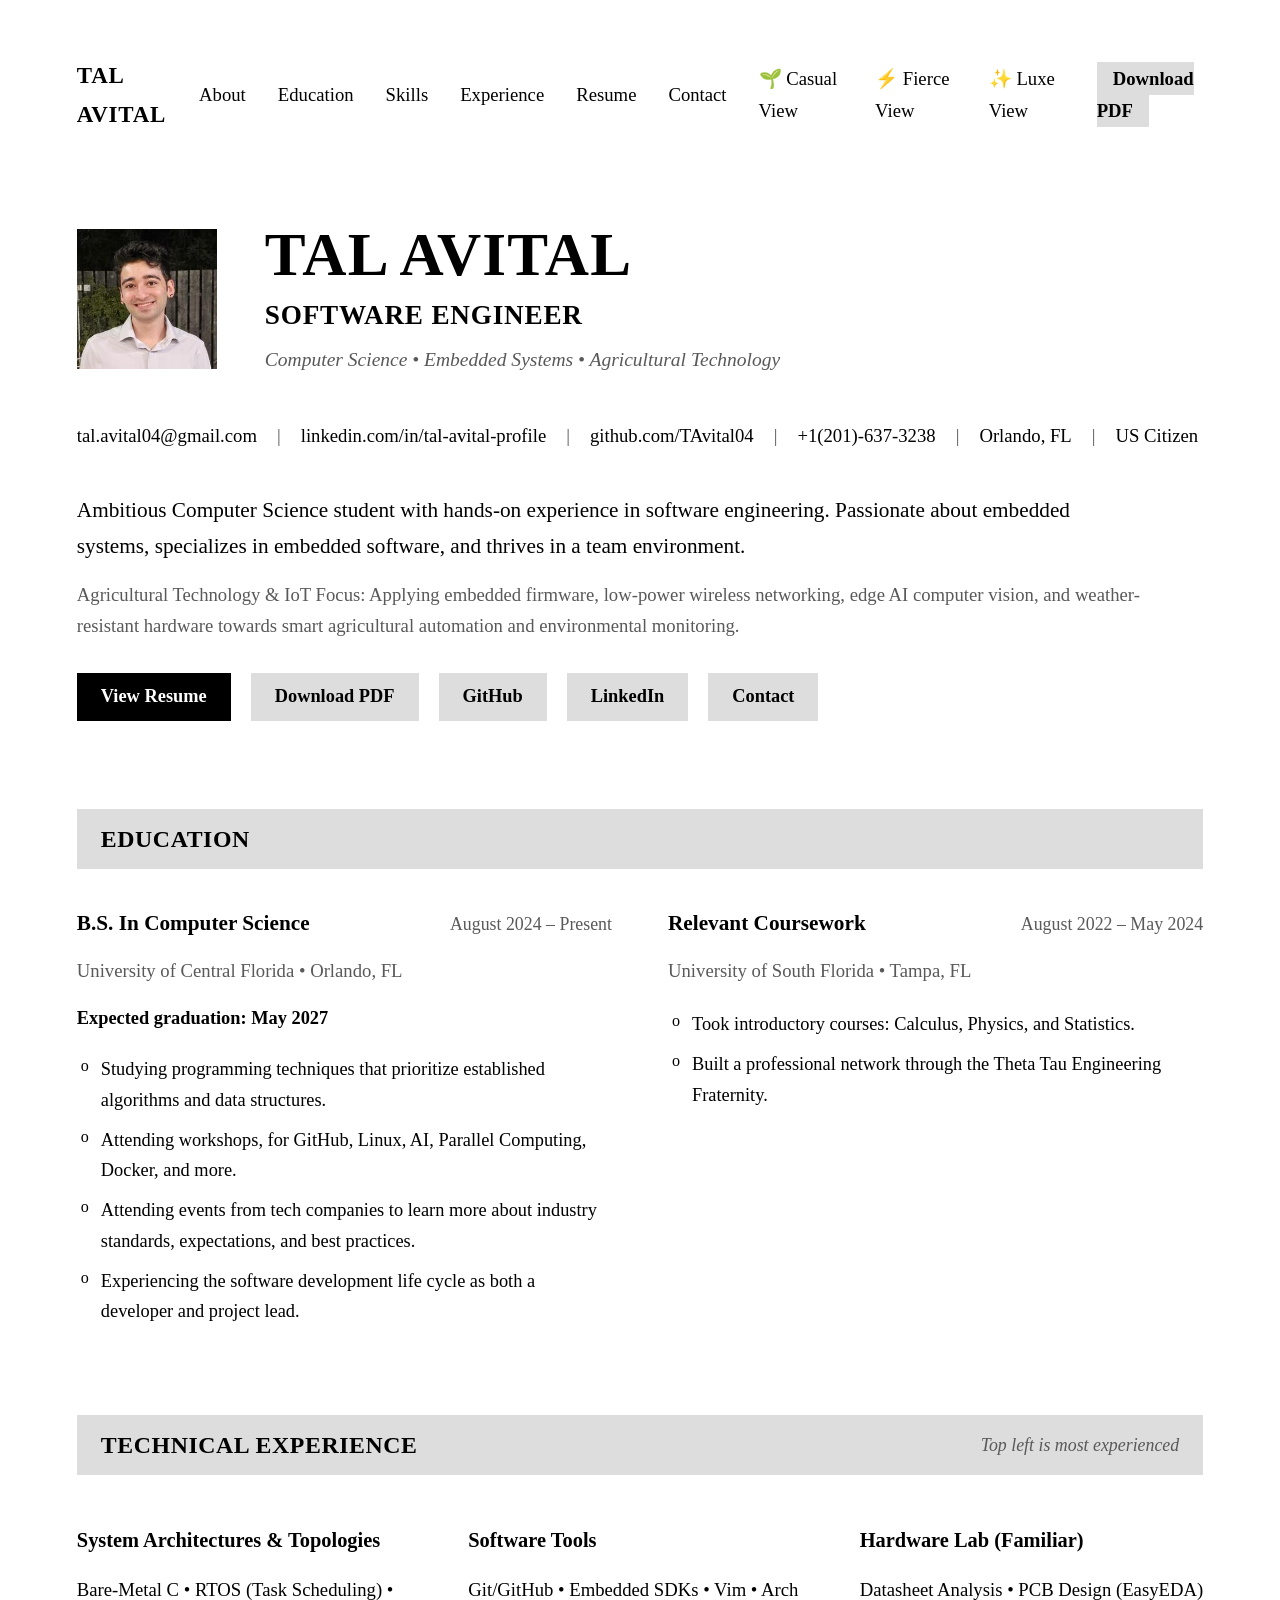
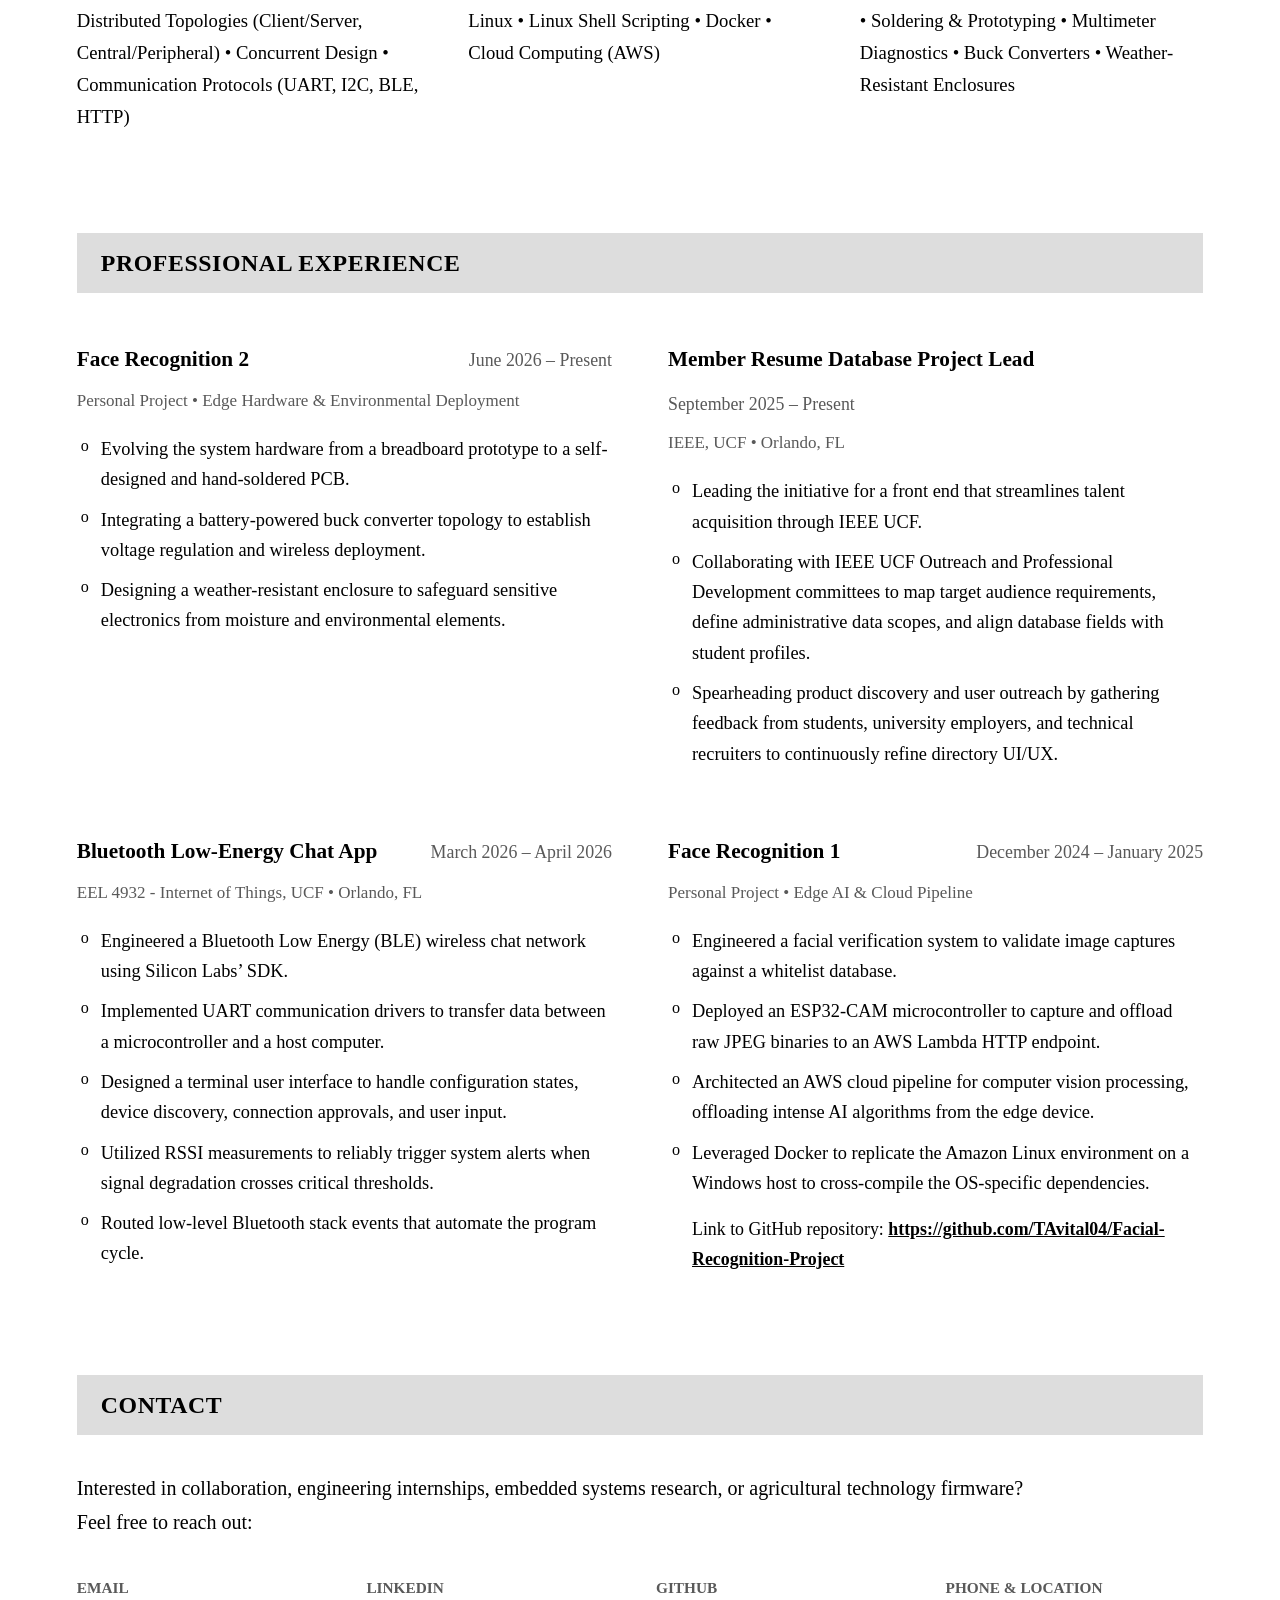
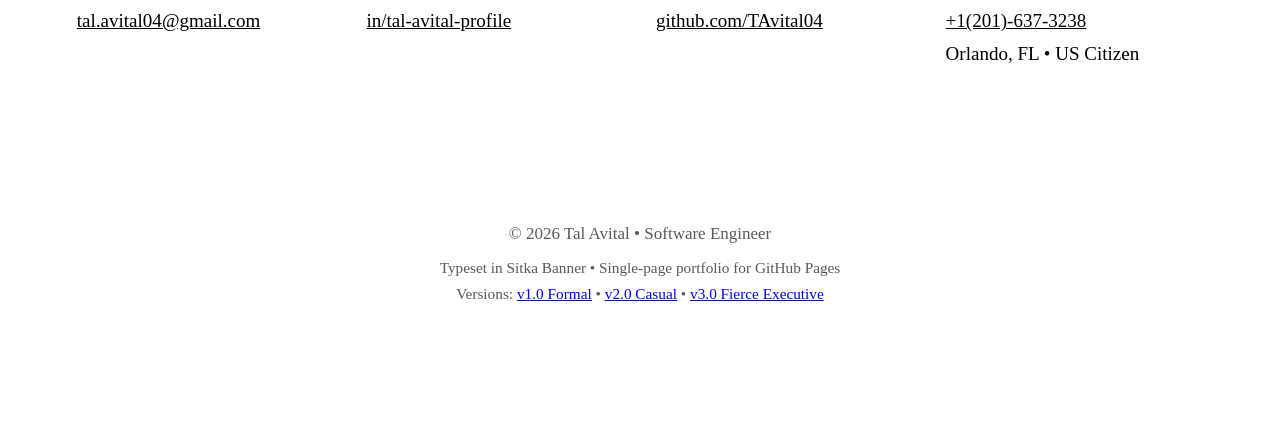
==== commit 8510a16c: "dark version" ====
--- a/index.html
+++ b/index.html
@@ -27,6 +27,7 @@
         <li><a href="#contact">Contact</a></li>
         <li><a href="casual.html" title="View informal earthy green portfolio version">🌱 Casual View</a></li>
         <li><a href="fierce.html" title="View sharp high-contrast executive version">⚡ Fierce View</a></li>
+        <li><a href="gilded.html" title="View dark slate and gold version">✨ Luxe View</a></li>
         <li><a href="assets/Tal%20Avital%20Resume.pdf" download="Tal_Avital_Resume.pdf" class="nav-cta">Download PDF</a></li>
       </ul>
     </nav>
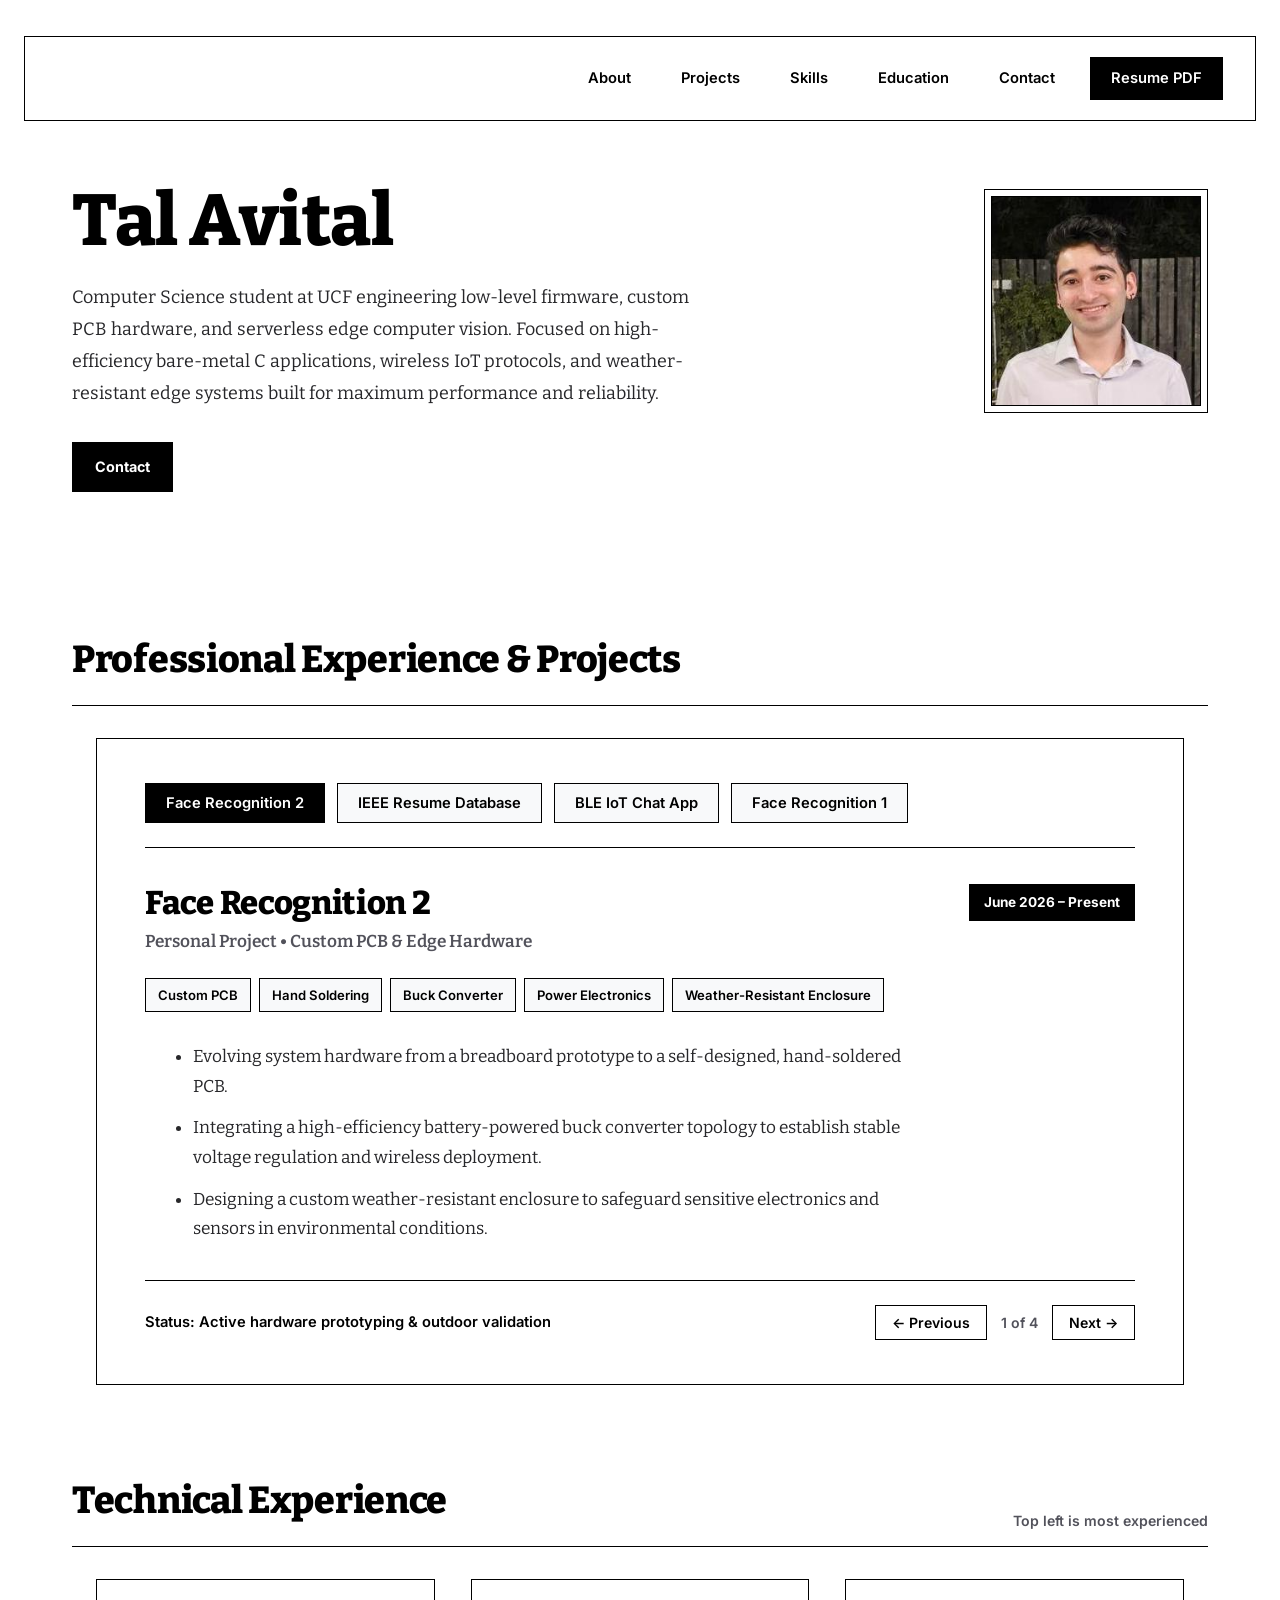
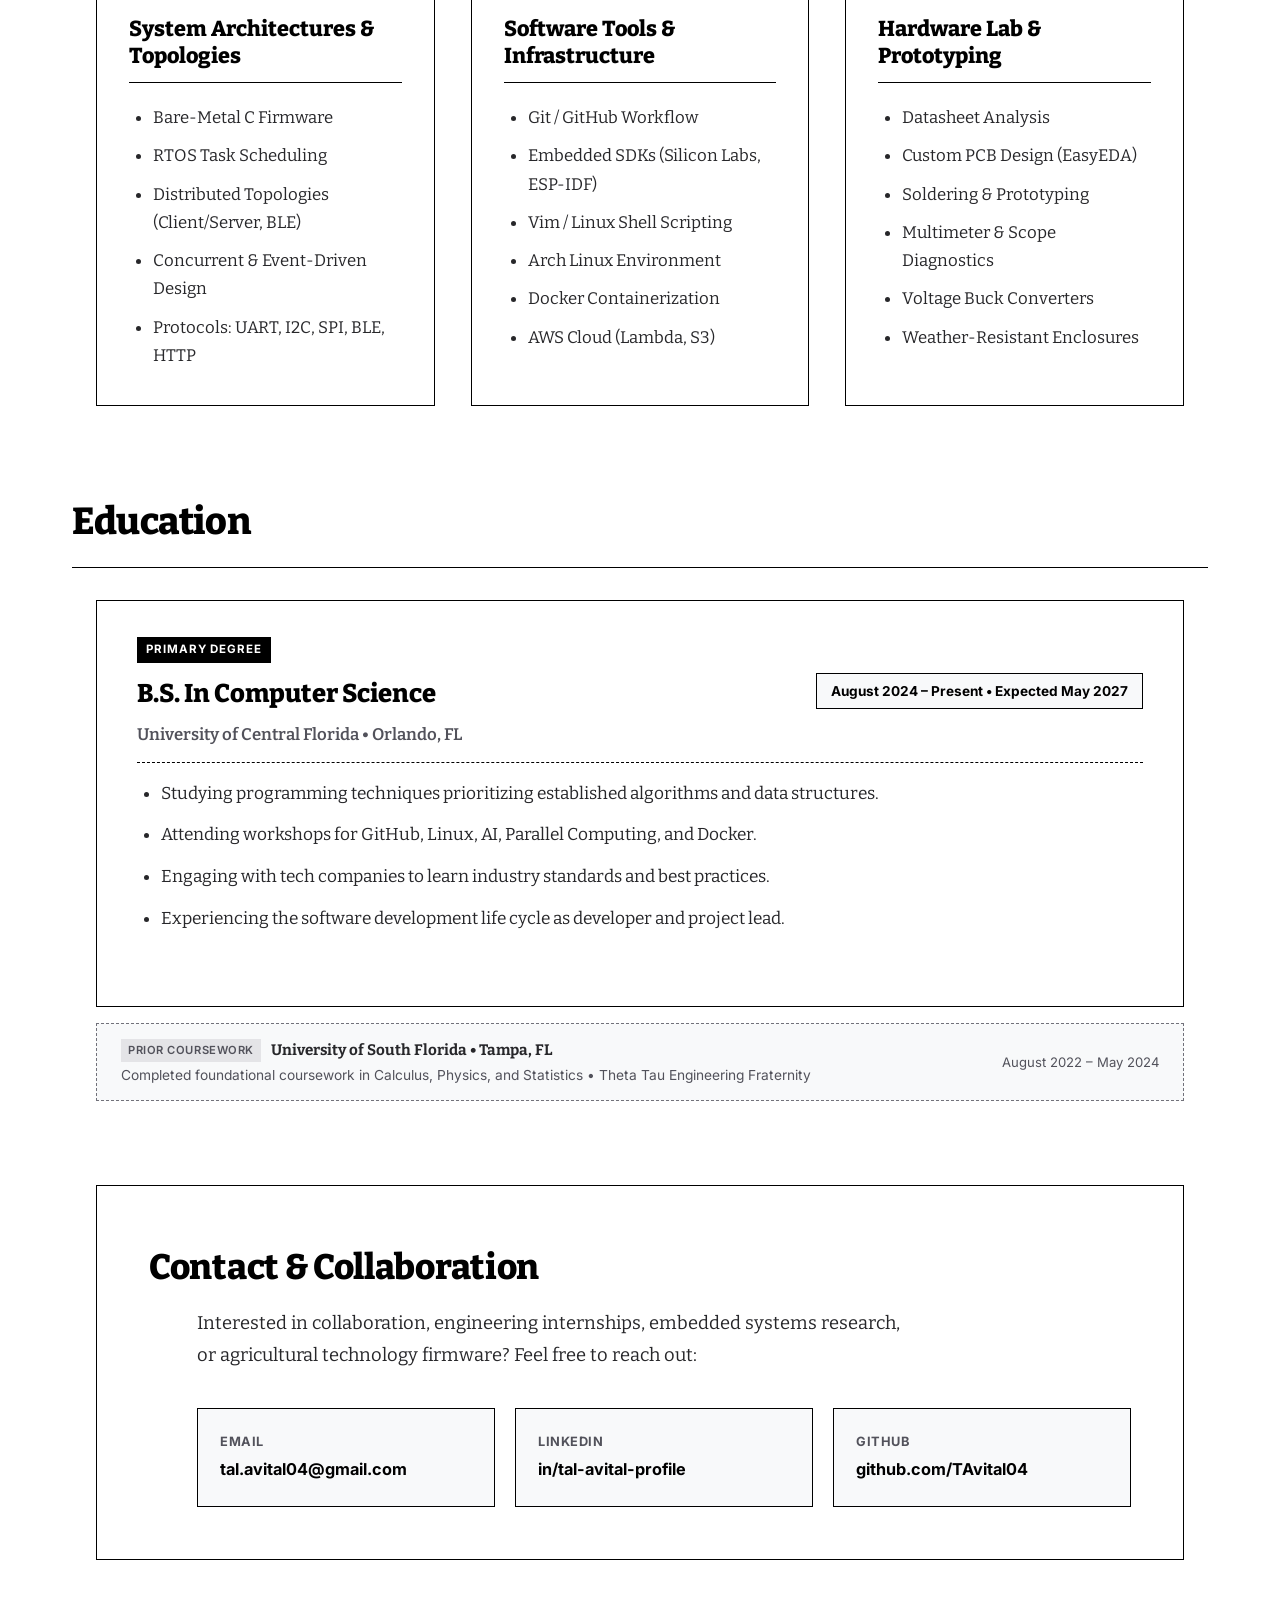
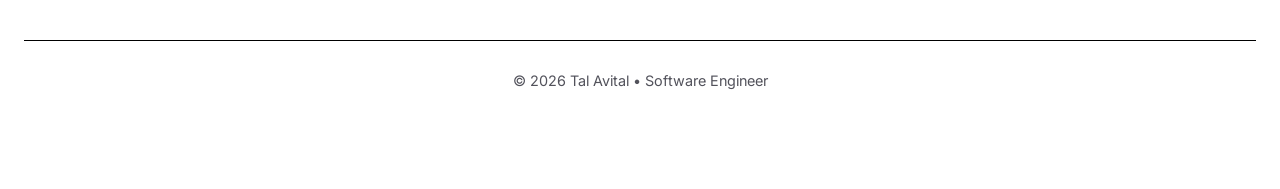
==== commit bee5eb20: "vv" ====
--- a/index.html
+++ b/index.html
@@ -1,275 +1,388 @@
 <!DOCTYPE html>
 <html lang="en">
+
 <head>
   <meta charset="UTF-8">
   <meta name="viewport" content="width=device-width, initial-scale=1.0">
-  <title>Tal Avital | Software Engineer & Agricultural Technology</title>
-  <meta name="description" content="Portfolio of Tal Avital - Software Engineer specializing in embedded software, IoT systems, and agricultural technology.">
+  <title>Tal Avital | Software & Embedded Systems Engineer</title>
+  <meta name="description"
+    content="Portfolio of Tal Avital - Software Engineer specializing in embedded systems, custom hardware design, IoT, and high-reliability software.">
   <meta name="author" content="Tal Avital">
-  
-  <!-- Clean Monogram Serif Favicon -->
-  <link rel="icon" type="image/svg+xml" href="data:image/svg+xml,<svg xmlns='http://www.w3.org/2000/svg' viewBox='0 0 100 100'><rect width='100' height='100' fill='%23dddddd'/><text x='50' y='68' font-family='serif' font-size='56' font-weight='bold' text-anchor='middle' fill='%23000000'>T</text></svg>">
-  
-  <link rel="stylesheet" href="style.css">
+
+  <!-- Monogram SVG Favicon -->
+  <link rel="icon" type="image/svg+xml"
+    href="data:image/svg+xml,<svg xmlns='http://www.w3.org/2000/svg' viewBox='0 0 100 100'><rect width='100' height='100' fill='%23000000'/><text x='50' y='68' font-family='serif' font-size='56' font-weight='900' text-anchor='middle' fill='%23ffffff'>T</text></svg>">
+  <link rel="shortcut icon" href="data:image/x-icon;," type="image/x-icon">
+
+  <!-- Google Fonts: Bitter (Uniform Stroke-Width Serif) & Inter for UI -->
+  <link rel="preconnect" href="https://fonts.googleapis.com">
+  <link rel="preconnect" href="https://fonts.gstatic.com" crossorigin>
+  <link
+    href="https://fonts.googleapis.com/css2?family=Bitter:ital,wght@0,400;0,500;0,600;0,700;0,800;1,400&family=Inter:wght@400;500;600;700&display=swap"
+    rel="stylesheet">
+
+  <link rel="stylesheet" href="fierce.css">
 </head>
+
 <body>
 
-  <div class="page-wrapper">
-    <!-- Top Navigation -->
-    <nav class="top-nav" aria-label="Main Navigation">
-      <a href="#about" class="nav-brand">TAL AVITAL</a>
-      <ul class="nav-links">
-        <li><a href="#about">About</a></li>
-        <li><a href="#education">Education</a></li>
-        <li><a href="#technical-experience">Skills</a></li>
-        <li><a href="#professional-experience">Experience</a></li>
-        <li><a href="resume.html">Resume</a></li>
-        <li><a href="#contact">Contact</a></li>
-        <li><a href="casual.html" title="View informal earthy green portfolio version">🌱 Casual View</a></li>
-        <li><a href="fierce.html" title="View sharp high-contrast executive version">⚡ Fierce View</a></li>
-        <li><a href="gilded.html" title="View dark slate and gold version">✨ Luxe View</a></li>
-        <li><a href="assets/Tal%20Avital%20Resume.pdf" download="Tal_Avital_Resume.pdf" class="nav-cta">Download PDF</a></li>
-      </ul>
-    </nav>
-
-    <!-- Header / Identity Area -->
-    <header class="resume-header" id="about">
-      <div class="header-hero-grid">
-        <div class="profile-photo-container">
-          <img src="assets/Cover_Photo.jpg" alt="Tal Avital" class="profile-photo" width="140" height="140">
-        </div>
-        <div class="identity-titles">
-          <h1 class="name-heading">TAL AVITAL</h1>
-          <div class="role-heading">SOFTWARE ENGINEER</div>
-          <div class="subrole-heading">Computer Science &bull; Embedded Systems &bull; Agricultural Technology</div>
-        </div>
-      </div>
-
-      <!-- Contact Line -->
-      <div class="contact-line">
-        <a href="mailto:tal.avital04@gmail.com" class="contact-item">tal.avital04@gmail.com</a>
-        <span class="contact-sep">|</span>
-        <a href="https://linkedin.com/in/tal-avital-profile" target="_blank" rel="noopener noreferrer" class="contact-item">linkedin.com/in/tal-avital-profile</a>
-        <span class="contact-sep">|</span>
-        <a href="https://github.com/TAvital04" target="_blank" rel="noopener noreferrer" class="contact-item">github.com/TAvital04</a>
-        <span class="contact-sep">|</span>
-        <a href="tel:+12016373238" class="contact-item">+1(201)-637-3238</a>
-        <span class="contact-sep">|</span>
-        <span class="contact-item">Orlando, FL</span>
-        <span class="contact-sep">|</span>
-        <span class="contact-item">US Citizen</span>
-      </div>
-
-      <!-- Summary -->
-      <div class="summary-container">
-        <p class="summary-text">
-          Ambitious Computer Science student with hands-on experience in software engineering. Passionate about embedded systems, specializes in embedded software, and thrives in a team environment.
-        </p>
-        <p class="agtech-focus-note">
-          Agricultural Technology &amp; IoT Focus: Applying embedded firmware, low-power wireless networking, edge AI computer vision, and weather-resistant hardware towards smart agricultural automation and environmental monitoring.
-        </p>
-      </div>
-
-      <!-- Action Buttons -->
-      <div class="header-action-buttons">
-        <a href="resume.html" class="btn btn-primary">View Resume</a>
-        <a href="assets/Tal%20Avital%20Resume.pdf" download="Tal_Avital_Resume.pdf" class="btn btn-secondary">Download PDF</a>
-        <a href="https://github.com/TAvital04" target="_blank" rel="noopener noreferrer" class="btn btn-secondary">GitHub</a>
-        <a href="https://linkedin.com/in/tal-avital-profile" target="_blank" rel="noopener noreferrer" class="btn btn-secondary">LinkedIn</a>
-        <a href="#contact" class="btn btn-secondary">Contact</a>
-      </div>
+  <div class="site-wrapper">
+    <!-- Top Navigation Header -->
+    <header class="site-header">
+      <nav class="site-nav" aria-label="Main Navigation">
+        <a href="#about">About</a>
+        <a href="#projects">Projects</a>
+        <a href="#skills">Skills</a>
+        <a href="#education">Education</a>
+        <a href="#contact">Contact</a>
+        <a href="assets/Tal%20Avital%20Resume.pdf" download="Tal_Avital_Resume.pdf" class="nav-download-btn">Resume
+          PDF</a>
+      </nav>
     </header>
 
-    <!-- Main Content Area -->
     <main>
-
-      <!-- Education Section (2-Column Desktop Grid) -->
-      <section id="education" aria-labelledby="education-heading">
-        <div class="section-banner">
-          <h2 class="section-title" id="education-heading">Education</h2>
-        </div>
-
-        <div class="education-grid">
-          <div class="education-item">
-            <div class="experience-title-row">
-              <span class="degree-title">B.S. In Computer Science</span>
-              <span class="experience-date">August 2024 – Present</span>
-            </div>
-            <div style="color: var(--color-text-muted); font-size: 1.1rem; margin-top: 2px;">
-              University of Central Florida &bull; Orlando, FL
-            </div>
-            <div class="grad-date-note" style="margin-top: 4px;">Expected graduation: May 2027</div>
-            <ul class="experience-bullets">
-              <li>Studying programming techniques that prioritize established algorithms and data structures.</li>
-              <li>Attending workshops, for GitHub, Linux, AI, Parallel Computing, Docker, and more.</li>
-              <li>Attending events from tech companies to learn more about industry standards, expectations, and best practices.</li>
-              <li>Experiencing the software development life cycle as both a developer and project lead.</li>
-            </ul>
-          </div>
-
-          <div class="education-item">
-            <div class="experience-title-row">
-              <span class="degree-title">Relevant Coursework</span>
-              <span class="experience-date">August 2022 – May 2024</span>
-            </div>
-            <div style="color: var(--color-text-muted); font-size: 1.1rem; margin-top: 2px;">
-              University of South Florida &bull; Tampa, FL
-            </div>
-            <ul class="experience-bullets" style="margin-top: 10px;">
-              <li>Took introductory courses: Calculus, Physics, and Statistics.</li>
-              <li>Built a professional network through the Theta Tau Engineering Fraternity.</li>
-            </ul>
-          </div>
-        </div>
-      </section>
-
-      <!-- Technical Experience Section (3-Column Desktop Grid) -->
-      <section id="technical-experience" aria-labelledby="tech-exp-heading">
-        <div class="section-banner">
-          <h2 class="section-title" id="tech-exp-heading">Technical Experience</h2>
-          <span class="section-subtitle-tag">Top left is most experienced</span>
-        </div>
-
-        <div class="skills-grid">
-          <div class="skill-category-column">
-            <div class="skill-category-title">System Architectures &amp; Topologies</div>
-            <div class="skill-category-content">
-              Bare-Metal C &bull; RTOS (Task Scheduling) &bull; Distributed Topologies (Client/Server, Central/Peripheral) &bull; Concurrent Design &bull; Communication Protocols (UART, I2C, BLE, HTTP)
-            </div>
-          </div>
-
-          <div class="skill-category-column">
-            <div class="skill-category-title">Software Tools</div>
-            <div class="skill-category-content">
-              Git/GitHub &bull; Embedded SDKs &bull; Vim &bull; Arch Linux &bull; Linux Shell Scripting &bull; Docker &bull; Cloud Computing (AWS)
-            </div>
-          </div>
-
-          <div class="skill-category-column">
-            <div class="skill-category-title">Hardware Lab (Familiar)</div>
-            <div class="skill-category-content">
-              Datasheet Analysis &bull; PCB Design (EasyEDA) &bull; Soldering &amp; Prototyping &bull; Multimeter Diagnostics &bull; Buck Converters &bull; Weather-Resistant Enclosures
-            </div>
-          </div>
-        </div>
-      </section>
-
-      <!-- Professional Experience Section (2-Column Desktop Grid) -->
-      <section id="professional-experience" aria-labelledby="experience-heading">
-        <div class="section-banner">
-          <h2 class="section-title" id="experience-heading">Professional Experience</h2>
-        </div>
-
-        <div class="experience-grid">
-
-          <!-- Experience 1 -->
-          <div class="experience-item">
-            <div class="experience-title-row">
-              <span class="project-title">Face Recognition 2</span>
-              <span class="experience-date">June 2026 – Present</span>
-            </div>
-            <div class="project-org">Personal Project &bull; Edge Hardware &amp; Environmental Deployment</div>
-            <ul class="experience-bullets">
-              <li>Evolving the system hardware from a breadboard prototype to a self-designed and hand-soldered PCB.</li>
-              <li>Integrating a battery-powered buck converter topology to establish voltage regulation and wireless deployment.</li>
-              <li>Designing a weather-resistant enclosure to safeguard sensitive electronics from moisture and environmental elements.</li>
-            </ul>
-          </div>
-
-          <!-- Experience 2 -->
-          <div class="experience-item">
-            <div class="experience-title-row">
-              <span class="project-title">Member Resume Database Project Lead</span>
-              <span class="experience-date">September 2025 – Present</span>
-            </div>
-            <div class="project-org">IEEE, UCF &bull; Orlando, FL</div>
-            <ul class="experience-bullets">
-              <li>Leading the initiative for a front end that streamlines talent acquisition through IEEE UCF.</li>
-              <li>Collaborating with IEEE UCF Outreach and Professional Development committees to map target audience requirements, define administrative data scopes, and align database fields with student profiles.</li>
-              <li>Spearheading product discovery and user outreach by gathering feedback from students, university employers, and technical recruiters to continuously refine directory UI/UX.</li>
-            </ul>
-          </div>
-
-          <!-- Experience 3 -->
-          <div class="experience-item">
-            <div class="experience-title-row">
-              <span class="project-title">Bluetooth Low-Energy Chat App</span>
-              <span class="experience-date">March 2026 – April 2026</span>
-            </div>
-            <div class="project-org">EEL 4932 - Internet of Things, UCF &bull; Orlando, FL</div>
-            <ul class="experience-bullets">
+      <!-- Hero Section -->
+      <section class="hero-section" id="about">
+        <div class="hero-grid">
+          <div class="hero-main">
+            <h1 class="hero-name">Tal Avital</h1>
+
+            <p class="hero-summary">
+              Computer Science student at UCF engineering low-level firmware, custom PCB hardware, and serverless edge
+              computer vision. Focused on high-efficiency bare-metal C applications, wireless IoT protocols, and
+              weather-resistant edge systems built for maximum performance and reliability.
+            </p>
+
+            <div class="hero-actions">
+              <a href="#contact" class="btn-primary">Contact</a>
+            </div>
+          </div>
+
+          <div class="hero-aside">
+            <div class="photo-frame">
+              <img src="assets/Cover_Photo.jpg" alt="Tal Avital" class="hero-portrait">
+            </div>
+          </div>
+        </div>
+      </section>
+
+      <!-- Projects Section: Sleek Showcase -->
+      <section class="section-block" id="projects">
+        <div class="section-header-row">
+          <div>
+            <h2 class="section-heading">Professional Experience &amp; Projects</h2>
+          </div>
+        </div>
+
+        <div class="showcase-wrapper">
+          <!-- Project Selector Tabs -->
+          <div class="project-pill-nav" role="tablist" aria-label="Project Selector">
+            <button class="project-pill-btn active" role="tab" id="tab-0" aria-controls="proj-0" aria-selected="true">
+              Face Recognition 2
+            </button>
+            <button class="project-pill-btn" role="tab" id="tab-1" aria-controls="proj-1" aria-selected="false">
+              IEEE Resume Database
+            </button>
+            <button class="project-pill-btn" role="tab" id="tab-2" aria-controls="proj-2" aria-selected="false">
+              BLE IoT Chat App
+            </button>
+            <button class="project-pill-btn" role="tab" id="tab-3" aria-controls="proj-3" aria-selected="false">
+              Face Recognition 1
+            </button>
+          </div>
+
+          <!-- Project 1 -->
+          <article class="project-panel active" id="proj-0" role="tabpanel" aria-labelledby="tab-0">
+            <div class="panel-header">
+              <div class="panel-title-area">
+                <h3 class="panel-title">Face Recognition 2</h3>
+                <div class="panel-subtitle">Personal Project &bull; Custom PCB &amp; Edge Hardware</div>
+              </div>
+              <span class="panel-date">June 2026 – Present</span>
+            </div>
+
+            <div class="tag-row">
+              <span class="tech-tag">Custom PCB</span>
+              <span class="tech-tag">Hand Soldering</span>
+              <span class="tech-tag">Buck Converter</span>
+              <span class="tech-tag">Power Electronics</span>
+              <span class="tech-tag">Weather-Resistant Enclosure</span>
+            </div>
+
+            <ul class="bullet-list">
+              <li>Evolving system hardware from a breadboard prototype to a self-designed, hand-soldered PCB.</li>
+              <li>Integrating a high-efficiency battery-powered buck converter topology to establish stable voltage
+                regulation and wireless deployment.</li>
+              <li>Designing a custom weather-resistant enclosure to safeguard sensitive electronics and sensors in
+                environmental conditions.</li>
+            </ul>
+
+            <div class="panel-footer">
+              <div class="panel-meta-note">Status: Active hardware prototyping &amp; outdoor validation</div>
+              <div class="panel-controls">
+                <button type="button" class="ctrl-btn" id="prevProjectBtn">&larr; Previous</button>
+                <span class="ctrl-count" id="projectCounter">1 of 4</span>
+                <button type="button" class="ctrl-btn" id="nextProjectBtn">Next &rarr;</button>
+              </div>
+            </div>
+          </article>
+
+          <!-- Project 2 -->
+          <article class="project-panel" id="proj-1" role="tabpanel" aria-labelledby="tab-1">
+            <div class="panel-header">
+              <div class="panel-title-area">
+                <h3 class="panel-title">Member Resume Database Project Lead</h3>
+                <div class="panel-subtitle">IEEE, UCF &bull; Orlando, FL</div>
+              </div>
+              <span class="panel-date">September 2025 – Present</span>
+            </div>
+
+            <div class="tag-row">
+              <span class="tech-tag">Technical Leadership</span>
+              <span class="tech-tag">Frontend Architecture</span>
+              <span class="tech-tag">Database Schema</span>
+              <span class="tech-tag">UI/UX Discovery</span>
+            </div>
+
+            <ul class="bullet-list">
+              <li>Leading full-stack frontend initiatives for a talent acquisition directory serving IEEE UCF student
+                members.</li>
+              <li>Partnering with IEEE UCF Outreach and Professional Development committees to map target audience
+                requirements and define data scopes.</li>
+              <li>Spearheading discovery feedback from students, recruiters, and employers to continuously refine
+                directory performance and UI/UX.</li>
+            </ul>
+
+            <div class="panel-footer">
+              <div class="panel-meta-note">Role: Lead Developer &amp; Project Lead</div>
+              <div class="panel-controls">
+                <button type="button" class="ctrl-btn"
+                  onclick="document.getElementById('prevProjectBtn').click()">&larr; Previous</button>
+                <span class="ctrl-count">2 of 4</span>
+                <button type="button" class="ctrl-btn" onclick="document.getElementById('nextProjectBtn').click()">Next
+                  &rarr;</button>
+              </div>
+            </div>
+          </article>
+
+          <!-- Project 3 -->
+          <article class="project-panel" id="proj-2" role="tabpanel" aria-labelledby="tab-2">
+            <div class="panel-header">
+              <div class="panel-title-area">
+                <h3 class="panel-title">Bluetooth Low-Energy Chat App</h3>
+                <div class="panel-subtitle">EEL 4932 - Internet of Things, UCF &bull; Orlando, FL</div>
+              </div>
+              <span class="panel-date">March 2026 – April 2026</span>
+            </div>
+
+            <div class="tag-row">
+              <span class="tech-tag">Silicon Labs SDK</span>
+              <span class="tech-tag">BLE Stack</span>
+              <span class="tech-tag">UART Drivers</span>
+              <span class="tech-tag">Terminal UI</span>
+              <span class="tech-tag">RSSI Metrics</span>
+            </div>
+
+            <ul class="bullet-list">
               <li>Engineered a Bluetooth Low Energy (BLE) wireless chat network using Silicon Labs’ SDK.</li>
-              <li>Implemented UART communication drivers to transfer data between a microcontroller and a host computer.</li>
-              <li>Designed a terminal user interface to handle configuration states, device discovery, connection approvals, and user input.</li>
-              <li>Utilized RSSI measurements to reliably trigger system alerts when signal degradation crosses critical thresholds.</li>
-              <li>Routed low-level Bluetooth stack events that automate the program cycle.</li>
-            </ul>
-          </div>
-
-          <!-- Experience 4 -->
-          <div class="experience-item">
-            <div class="experience-title-row">
-              <span class="project-title">Face Recognition 1</span>
-              <span class="experience-date">December 2024 – January 2025</span>
-            </div>
-            <div class="project-org">Personal Project &bull; Edge AI &amp; Cloud Pipeline</div>
-            <ul class="experience-bullets">
+              <li>Implemented custom UART communication drivers to transfer data between microcontrollers and host
+                computers.</li>
+              <li>Developed a terminal user interface to handle configuration states, connection approvals, and user
+                inputs.</li>
+              <li>Utilized RSSI signal measurements to reliably trigger alerts when signal degradation crosses critical
+                thresholds.</li>
+              <li>Routed low-level Bluetooth stack events to automate cycle states without thread blocking.</li>
+            </ul>
+
+            <div class="panel-footer">
+              <div class="panel-meta-note">Scope: Low-Level Wireless Networking &amp; Drivers</div>
+              <div class="panel-controls">
+                <button type="button" class="ctrl-btn"
+                  onclick="document.getElementById('prevProjectBtn').click()">&larr; Previous</button>
+                <span class="ctrl-count">3 of 4</span>
+                <button type="button" class="ctrl-btn" onclick="document.getElementById('nextProjectBtn').click()">Next
+                  &rarr;</button>
+              </div>
+            </div>
+          </article>
+
+          <!-- Project 4 -->
+          <article class="project-panel" id="proj-3" role="tabpanel" aria-labelledby="tab-3">
+            <div class="panel-header">
+              <div class="panel-title-area">
+                <h3 class="panel-title">Face Recognition 1</h3>
+                <div class="panel-subtitle">Personal Project &bull; ESP32-CAM &amp; Cloud Pipeline</div>
+              </div>
+              <span class="panel-date">December 2024 – January 2025</span>
+            </div>
+
+            <div class="tag-row">
+              <span class="tech-tag">ESP32-CAM</span>
+              <span class="tech-tag">AWS Lambda</span>
+              <span class="tech-tag">Docker</span>
+              <span class="tech-tag">Computer Vision</span>
+              <span class="tech-tag">REST API</span>
+            </div>
+
+            <ul class="bullet-list">
               <li>Engineered a facial verification system to validate image captures against a whitelist database.</li>
-              <li>Deployed an ESP32-CAM microcontroller to capture and offload raw JPEG binaries to an AWS Lambda HTTP endpoint.</li>
-              <li>Architected an AWS cloud pipeline for computer vision processing, offloading intense AI algorithms from the edge device.</li>
-              <li>Leveraged Docker to replicate the Amazon Linux environment on a Windows host to cross-compile the OS-specific dependencies.</li>
-            </ul>
-            <div class="project-repo-link">
-              Link to GitHub repository: <a href="https://github.com/TAvital04/Facial-Recognition-Project" target="_blank" rel="noopener noreferrer">https://github.com/TAvital04/Facial-Recognition-Project</a>
-            </div>
-          </div>
-
-        </div>
-      </section>
-
-      <!-- Contact Section (4-Column Desktop Grid) -->
-      <section id="contact" aria-labelledby="contact-heading">
-        <div class="section-banner">
-          <h2 class="section-title" id="contact-heading">Contact</h2>
-        </div>
-
-        <p class="contact-intro">
-          Interested in collaboration, engineering internships, embedded systems research, or agricultural technology firmware? Feel free to reach out:
-        </p>
-
-        <div class="contact-grid">
-          <div class="contact-item-box">
-            <span class="contact-label">Email</span>
-            <span class="contact-val"><a href="mailto:tal.avital04@gmail.com">tal.avital04@gmail.com</a></span>
-          </div>
-          <div class="contact-item-box">
-            <span class="contact-label">LinkedIn</span>
-            <span class="contact-val"><a href="https://linkedin.com/in/tal-avital-profile" target="_blank" rel="noopener noreferrer">in/tal-avital-profile</a></span>
-          </div>
-          <div class="contact-item-box">
-            <span class="contact-label">GitHub</span>
-            <span class="contact-val"><a href="https://github.com/TAvital04" target="_blank" rel="noopener noreferrer">github.com/TAvital04</a></span>
-          </div>
-          <div class="contact-item-box">
-            <span class="contact-label">Phone &amp; Location</span>
-            <span class="contact-val"><a href="tel:+12016373238">+1(201)-637-3238</a><br>Orlando, FL &bull; US Citizen</span>
-          </div>
-        </div>
-      </section>
-
+              <li>Deployed an ESP32-CAM microcontroller to capture and offload raw JPEG binaries to an AWS Lambda HTTP
+                endpoint.</li>
+              <li>Architected a serverless cloud pipeline for computer vision processing, offloading heavy processing
+                from edge devices.</li>
+              <li>Leveraged Docker to replicate the Amazon Linux environment on a Windows host to cross-compile
+                dependencies.</li>
+            </ul>
+
+            <div class="panel-footer">
+              <div>
+                <a href="https://github.com/TAvital04/Facial-Recognition-Project" target="_blank"
+                  rel="noopener noreferrer" class="link-inline">
+                  GitHub Repository &rarr;
+                </a>
+              </div>
+              <div class="panel-controls">
+                <button type="button" class="ctrl-btn"
+                  onclick="document.getElementById('prevProjectBtn').click()">&larr; Previous</button>
+                <span class="ctrl-count">4 of 4</span>
+                <button type="button" class="ctrl-btn" onclick="document.getElementById('nextProjectBtn').click()">Next
+                  &rarr;</button>
+              </div>
+            </div>
+          </article>
+        </div>
+      </section>
+
+      <!-- Technical Skills Section: 3-Column Layout -->
+      <section class="section-block" id="skills">
+        <div class="section-header-row">
+          <div>
+            <h2 class="section-heading">Technical Experience</h2>
+          </div>
+          <span class="section-guide-note">Top left is most experienced</span>
+        </div>
+
+        <div class="skills-tri-layout">
+          <div class="skill-column">
+            <h3 class="skill-title">System Architectures &amp; Topologies</h3>
+            <ul class="skill-tags-list">
+              <li>Bare-Metal C Firmware</li>
+              <li>RTOS Task Scheduling</li>
+              <li>Distributed Topologies (Client/Server, BLE)</li>
+              <li>Concurrent &amp; Event-Driven Design</li>
+              <li>Protocols: UART, I2C, SPI, BLE, HTTP</li>
+            </ul>
+          </div>
+
+          <div class="skill-column">
+            <h3 class="skill-title">Software Tools &amp; Infrastructure</h3>
+            <ul class="skill-tags-list">
+              <li>Git / GitHub Workflow</li>
+              <li>Embedded SDKs (Silicon Labs, ESP-IDF)</li>
+              <li>Vim / Linux Shell Scripting</li>
+              <li>Arch Linux Environment</li>
+              <li>Docker Containerization</li>
+              <li>AWS Cloud (Lambda, S3)</li>
+            </ul>
+          </div>
+
+          <div class="skill-column">
+            <h3 class="skill-title">Hardware Lab &amp; Prototyping</h3>
+            <ul class="skill-tags-list">
+              <li>Datasheet Analysis</li>
+              <li>Custom PCB Design (EasyEDA)</li>
+              <li>Soldering &amp; Prototyping</li>
+              <li>Multimeter &amp; Scope Diagnostics</li>
+              <li>Voltage Buck Converters</li>
+              <li>Weather-Resistant Enclosures</li>
+            </ul>
+          </div>
+        </div>
+      </section>
+
+      <!-- Education Section: 2-Column Split -->
+      <section class="section-block" id="education">
+        <div class="section-header-row">
+          <div>
+            <h2 class="section-heading">Education</h2>
+          </div>
+        </div>
+
+        <div class="edu-stack-layout">
+          <!-- Primary Education: University of Central Florida -->
+          <div class="edu-primary-card">
+            <span class="edu-badge">Primary Degree</span>
+            <div class="edu-card-top">
+              <div>
+                <h3 class="edu-role-title">B.S. In Computer Science</h3>
+                <div class="edu-institution">University of Central Florida &bull; Orlando, FL</div>
+              </div>
+              <div class="edu-timeline-badge">August 2024 – Present &bull; Expected May 2027</div>
+            </div>
+
+            <ul class="bullet-list">
+              <li>Studying programming techniques prioritizing established algorithms and data structures.</li>
+              <li>Attending workshops for GitHub, Linux, AI, Parallel Computing, and Docker.</li>
+              <li>Engaging with tech companies to learn industry standards and best practices.</li>
+              <li>Experiencing the software development life cycle as developer and project lead.</li>
+            </ul>
+          </div>
+
+          <!-- Subordinate / Prior Coursework: University of South Florida -->
+          <div class="edu-secondary-card">
+            <div class="edu-sec-main">
+              <div class="edu-sec-header">
+                <span class="edu-sec-tag">Prior Coursework</span>
+                <span class="edu-sec-school">University of South Florida &bull; Tampa, FL</span>
+              </div>
+              <p class="edu-sec-details">
+                Completed foundational coursework in Calculus, Physics, and Statistics &bull; Theta Tau Engineering
+                Fraternity
+              </p>
+            </div>
+            <span class="edu-sec-dates">August 2022 – May 2024</span>
+          </div>
+        </div>
+      </section>
+
+      <!-- Contact Section -->
+      <section class="contact-section" id="contact">
+        <div class="contact-inner">
+          <h2 class="contact-heading">Contact &amp; Collaboration</h2>
+          <p class="contact-desc">
+            Interested in collaboration, engineering internships, embedded systems research, or agricultural technology
+            firmware? Feel free to reach out:
+          </p>
+
+          <div class="contact-chips-row">
+            <div class="contact-chip">
+              <span class="chip-label">Email</span>
+              <a href="mailto:tal.avital04@gmail.com" class="chip-val">tal.avital04@gmail.com</a>
+            </div>
+
+            <div class="contact-chip">
+              <span class="chip-label">LinkedIn</span>
+              <a href="https://linkedin.com/in/tal-avital-profile" target="_blank" rel="noopener noreferrer"
+                class="chip-val">in/tal-avital-profile</a>
+            </div>
+
+            <div class="contact-chip">
+              <span class="chip-label">GitHub</span>
+              <a href="https://github.com/TAvital04" target="_blank" rel="noopener noreferrer"
+                class="chip-val">github.com/TAvital04</a>
+            </div>
+          </div>
+        </div>
+      </section>
     </main>
 
-    <!-- Site Footer -->
+    <!-- Footer -->
     <footer class="site-footer">
-      <div class="footer-copy">
-        &copy; 2026 Tal Avital &bull; Software Engineer
-      </div>
-      <div class="footer-meta">
-        Typeset in Sitka Banner &bull; Single-page portfolio for GitHub Pages<br>
-        Versions: <a href="index.html">v1.0 Formal</a> &bull; <a href="casual.html">v2.0 Casual</a> &bull; <a href="fierce.html">v3.0 Fierce Executive</a>
-      </div>
+      <div>&copy; 2026 Tal Avital &bull; Software Engineer</div>
     </footer>
   </div>
 
+  <script src="fierce.js"></script>
 </body>
-</html>
+
+</html>
--- a/fierce.css
+++ b/fierce.css
@@ -0,0 +1,885 @@
+/* 
+ * Tal Avital - Portfolio Version 3.0 (Sharp Executive Editorial)
+ * 
+ * UNIFORM STEPPED INDENTATION (PERFECT 48px INCREMENTS FROM THE LEFT):
+ * 
+ * Level 0 (Top Header Nav .site-header): 0px Left Offset
+ * Level 1 (Hero Tag & Name "Tal Avital"): 48px Left Offset (+48px step)
+ * Level 2 (Subhead Banner):               96px Left Offset (+48px step)
+ * Level 3 (Bio Summary Paragraph):       144px Left Offset (+48px step)
+ * Level 4 (Action Buttons):              192px Left Offset (+48px step)
+ * Level 5 (Quick Links):                 240px Left Offset (+48px step)
+ */
+
+:root {
+  --font-serif-uniform: 'Bitter', Georgia, 'Times New Roman', serif;
+  --font-ui: 'Inter', -apple-system, BlinkMacSystemFont, 'Segoe UI', Roboto, sans-serif;
+
+  /* Crisp High-Contrast Executive Palette */
+  --bg-canvas: #ffffff;
+  --bg-surface: #ffffff;
+  --bg-subtle: #f8f9fa;
+  --bg-dark: #000000;
+
+  --border-sharp: #000000;
+  --border-subtle: #e5e7eb;
+
+  --text-main: #000000;
+  --text-muted: #27272a;
+  --text-subtle: #52525b;
+  --text-inverse: #ffffff;
+}
+
+*,
+*::before,
+*::after {
+  box-sizing: border-box;
+  margin: 0;
+  padding: 0;
+}
+
+html {
+  font-size: 16px;
+  scroll-behavior: smooth;
+  background-color: var(--bg-canvas);
+}
+
+body {
+  font-family: var(--font-serif-uniform);
+  color: var(--text-main);
+  background-color: var(--bg-canvas);
+  line-height: 1.68;
+  -webkit-font-smoothing: antialiased;
+}
+
+/* Top Version Switcher Banner */
+.version-banner {
+  background-color: var(--bg-dark);
+  color: #ffffff;
+  padding: 8px 32px;
+  font-family: var(--font-ui);
+  font-size: 0.85rem;
+  border-bottom: 1px solid var(--border-sharp);
+}
+
+.version-banner-inner {
+  max-width: 1360px;
+  margin: 0 auto;
+  display: flex;
+  justify-content: space-between;
+  align-items: center;
+  flex-wrap: wrap;
+  gap: 12px;
+}
+
+.version-tag {
+  color: #ffffff;
+  font-weight: 700;
+  text-transform: uppercase;
+  letter-spacing: 0.5px;
+}
+
+.version-links {
+  display: flex;
+  align-items: center;
+  gap: 10px;
+}
+
+.v-link {
+  color: #cccccc;
+  text-decoration: none;
+  font-weight: 500;
+  transition: color 0.15s ease;
+}
+
+.v-link:hover {
+  color: #ffffff;
+  text-decoration: underline;
+}
+
+.v-sep {
+  color: #666666;
+}
+
+.v-current {
+  color: #ffffff;
+  font-weight: 700;
+}
+
+/* Main Site Wrapper - Level 0 Span (1360px Max Width) */
+.site-wrapper {
+  max-width: 1360px;
+  margin: 0 auto;
+  padding: 36px 24px 96px 24px;
+}
+
+/* ==========================================================================
+   LEVEL 0 (TOP HEADER NAV): 0px LEFT MARGIN OFFSET
+   ========================================================================== */
+.site-header {
+  width: 100%;
+  margin: 0 0 56px 0;
+  display: flex;
+  justify-content: flex-end;
+  align-items: center;
+  padding: 20px 32px;
+  background-color: var(--bg-surface);
+  border: 1px solid var(--border-sharp);
+}
+
+.site-logo {
+  font-family: var(--font-serif-uniform);
+  font-size: 1.6rem;
+  font-weight: 800;
+  letter-spacing: 0.5px;
+  color: var(--bg-dark);
+  text-decoration: none;
+}
+
+.site-nav {
+  display: flex;
+  align-items: center;
+  gap: 20px;
+}
+
+.site-nav a {
+  font-family: var(--font-ui);
+  color: var(--text-main);
+  text-decoration: none;
+  font-weight: 600;
+  font-size: 0.92rem;
+  padding: 6px 14px;
+  border: 1px solid transparent;
+  transition: all 0.15s ease;
+}
+
+.site-nav a:hover {
+  border-color: var(--border-sharp);
+  background-color: var(--bg-subtle);
+}
+
+.nav-download-btn {
+  background-color: var(--bg-dark) !important;
+  color: var(--text-inverse) !important;
+  border: 1px solid var(--border-sharp) !important;
+  padding: 8px 20px !important;
+}
+
+.nav-download-btn:hover {
+  background-color: #222222 !important;
+  color: var(--text-inverse) !important;
+}
+
+/* ==========================================================================
+   HERO SECTION: STEPPED HIERARCHY INDENTATION (+48px STEPS)
+   ========================================================================== */
+.hero-section {
+  padding: 8px 0 48px 0;
+  margin-bottom: 64px;
+  width: 100%;
+}
+
+.hero-grid {
+  display: grid;
+  grid-template-columns: 1fr auto;
+  gap: 48px;
+  align-items: start;
+}
+
+.hero-main {
+  display: flex;
+  flex-direction: column;
+  align-items: flex-start;
+  width: 100%;
+}
+
+/* Level 1: Name "Tal Avital" (48px Left Indentation) */
+.hero-name {
+  font-family: var(--font-serif-uniform);
+  font-size: 4.5rem;
+  font-weight: 800;
+  letter-spacing: -0.5px;
+  line-height: 1.02;
+  color: var(--bg-dark);
+  margin-bottom: 24px;
+  margin-left: 48px;
+}
+
+.hero-summary {
+  font-family: var(--font-serif-uniform);
+  font-size: 1.12rem;
+  line-height: 1.78;
+  color: var(--text-muted);
+  margin-bottom: 32px;
+  margin-left: 48px;
+  max-width: 650px;
+}
+
+.hero-actions {
+  display: flex;
+  align-items: center;
+  gap: 14px;
+  margin-bottom: 24px;
+  flex-wrap: wrap;
+  margin-left: 48px;
+  max-width: 580px;
+}
+
+.btn-primary,
+.btn-secondary {
+  font-family: var(--font-ui);
+  font-size: 0.9rem;
+  font-weight: 700;
+  padding: 12px 22px;
+  text-decoration: none;
+  cursor: pointer;
+  display: inline-flex;
+  align-items: center;
+  justify-content: center;
+  transition: all 0.15s ease;
+  white-space: nowrap;
+}
+
+.btn-primary {
+  background-color: var(--bg-dark);
+  color: var(--text-inverse);
+  border: 1px solid var(--border-sharp);
+}
+
+.btn-primary:hover {
+  background-color: #333333;
+}
+
+.btn-secondary {
+  background-color: var(--bg-surface);
+  color: var(--text-main);
+  border: 1px solid var(--border-sharp);
+}
+
+.btn-secondary:hover {
+  background-color: var(--bg-subtle);
+}
+
+/* Hero Portrait Aside */
+.hero-aside {
+  display: flex;
+  justify-content: center;
+  align-items: flex-start;
+  padding-top: 4px;
+  margin-right: 48px;
+}
+
+.photo-frame {
+  border: 1px solid var(--border-sharp);
+  background-color: var(--bg-surface);
+  padding: 6px;
+}
+
+.hero-portrait {
+  width: 210px;
+  height: 210px;
+  object-fit: cover;
+  display: block;
+  border: 1px solid var(--border-sharp);
+}
+
+/* ==========================================================================
+   SECTION 2: PROFESSIONAL EXPERIENCE (STEPPED HIERARCHY MARGINS)
+   ========================================================================== */
+.section-block {
+  margin-bottom: 84px;
+  width: 100%;
+}
+
+/* Level 1: Section Title ("Professional Experience & Projects") -> 48px Left Margin */
+.section-header-row {
+  display: flex;
+  justify-content: space-between;
+  align-items: flex-end;
+  margin-bottom: 32px;
+  padding-bottom: 14px;
+  border-bottom: 1px solid var(--border-sharp);
+  margin-left: 48px;
+  margin-right: 48px;
+  width: calc(100% - 96px);
+}
+
+.section-kicker {
+  font-family: var(--font-ui);
+  font-size: 0.85rem;
+  text-transform: uppercase;
+  letter-spacing: 1px;
+  font-weight: 700;
+  color: var(--text-subtle);
+  display: block;
+  margin-bottom: 4px;
+}
+
+.section-heading {
+  font-family: var(--font-serif-uniform);
+  font-size: 2.35rem;
+  font-weight: 800;
+  letter-spacing: -0.3px;
+  color: var(--bg-dark);
+}
+
+.section-guide-note {
+  font-family: var(--font-ui);
+  font-size: 0.88rem;
+  font-weight: 600;
+  color: var(--text-subtle);
+}
+
+/* Level 2: Showcase Container Card -> 96px Left Margin (+48px tighter than Section Heading) */
+.showcase-wrapper {
+  background-color: var(--bg-surface);
+  border: 1px solid var(--border-sharp);
+  padding: 44px 48px;
+  margin-left: 72px;
+  margin-right: 72px;
+  width: calc(100% - 144px);
+}
+
+.project-pill-nav {
+  display: flex;
+  gap: 12px;
+  flex-wrap: wrap;
+  margin-bottom: 36px;
+  padding-bottom: 24px;
+  border-bottom: 1px solid var(--border-sharp);
+  width: 100%;
+}
+
+.project-pill-btn {
+  font-family: var(--font-ui);
+  background-color: var(--bg-subtle);
+  border: 1px solid var(--border-sharp);
+  padding: 10px 20px;
+  font-size: 0.92rem;
+  font-weight: 600;
+  color: var(--text-main);
+  cursor: pointer;
+  transition: all 0.15s ease;
+}
+
+.project-pill-btn:hover {
+  background-color: #e5e7eb;
+}
+
+.project-pill-btn.active {
+  background-color: var(--bg-dark);
+  color: var(--text-inverse);
+}
+
+/* Project Panel Inner Rows */
+.project-panel {
+  display: none;
+}
+
+.project-panel.active {
+  display: block;
+}
+
+.panel-header {
+  display: flex;
+  justify-content: space-between;
+  align-items: flex-start;
+  flex-wrap: wrap;
+  gap: 16px;
+  margin-bottom: 22px;
+  width: 100%;
+}
+
+.panel-title {
+  font-family: var(--font-serif-uniform);
+  font-size: 2.05rem;
+  font-weight: 800;
+  letter-spacing: -0.3px;
+  color: var(--bg-dark);
+  line-height: 1.18;
+}
+
+.panel-subtitle {
+  font-family: var(--font-serif-uniform);
+  font-size: 1.08rem;
+  color: var(--text-subtle);
+  margin-top: 4px;
+  font-weight: 600;
+}
+
+.panel-date {
+  font-family: var(--font-ui);
+  font-size: 0.85rem;
+  font-weight: 700;
+  color: var(--text-inverse);
+  background-color: var(--bg-dark);
+  padding: 6px 14px;
+  border: 1px solid var(--border-sharp);
+  white-space: nowrap;
+}
+
+.tag-row {
+  display: flex;
+  flex-wrap: wrap;
+  gap: 8px;
+  margin-bottom: 30px;
+}
+
+.tech-tag {
+  font-family: var(--font-ui);
+  background-color: var(--bg-subtle);
+  color: var(--text-main);
+  font-size: 0.82rem;
+  font-weight: 600;
+  padding: 5px 12px;
+  border: 1px solid var(--border-sharp);
+}
+
+/* Level 3: Inner Bullet List -> 48px Padding inside Card */
+.bullet-list {
+  list-style: disc;
+  padding-left: 48px;
+  display: flex;
+  flex-direction: column;
+  gap: 12px;
+  margin-bottom: 36px;
+  max-width: 760px;
+}
+
+.bullet-list li {
+  font-family: var(--font-serif-uniform);
+  font-size: 1.08rem;
+  line-height: 1.72;
+  color: var(--text-muted);
+}
+
+.panel-footer {
+  font-family: var(--font-ui);
+  display: flex;
+  justify-content: space-between;
+  align-items: center;
+  flex-wrap: wrap;
+  gap: 20px;
+  padding-top: 24px;
+  border-top: 1px solid var(--border-sharp);
+  width: 100%;
+}
+
+.panel-meta-note {
+  font-size: 0.92rem;
+  color: var(--text-main);
+  font-weight: 600;
+}
+
+.link-inline {
+  color: var(--bg-dark);
+  font-weight: 700;
+  text-decoration: underline;
+  font-size: 0.95rem;
+}
+
+.panel-controls {
+  display: flex;
+  align-items: center;
+  gap: 14px;
+}
+
+.ctrl-btn {
+  font-family: var(--font-ui);
+  background-color: var(--bg-surface);
+  border: 1px solid var(--border-sharp);
+  color: var(--bg-dark);
+  font-weight: 600;
+  font-size: 0.88rem;
+  padding: 8px 16px;
+  cursor: pointer;
+  transition: all 0.15s ease;
+}
+
+.ctrl-btn:hover {
+  background-color: var(--bg-dark);
+  color: var(--text-inverse);
+}
+
+.ctrl-count {
+  font-family: var(--font-ui);
+  font-size: 0.88rem;
+  font-weight: 600;
+  color: var(--text-subtle);
+}
+
+/* ==========================================================================
+   SECTION 3: TECH STACKS / SKILLS (96px STEPPED MARGIN)
+   ========================================================================== */
+.skills-tri-layout {
+  display: grid;
+  grid-template-columns: repeat(3, 1fr);
+  gap: 36px;
+  margin-left: 72px;
+  margin-right: 72px;
+  width: calc(100% - 144px);
+}
+
+.skill-column {
+  background-color: var(--bg-surface);
+  border: 1px solid var(--border-sharp);
+  padding: 36px 32px;
+  display: flex;
+  flex-direction: column;
+}
+
+.skill-title {
+  font-family: var(--font-serif-uniform);
+  font-size: 1.35rem;
+  font-weight: 800;
+  color: var(--bg-dark);
+  margin-bottom: 20px;
+  line-height: 1.25;
+  padding-bottom: 12px;
+  border-bottom: 1px solid var(--border-sharp);
+  width: 100%;
+}
+
+.skill-tags-list {
+  list-style: disc;
+  padding-left: 24px;
+  display: flex;
+  flex-direction: column;
+  gap: 10px;
+}
+
+.skill-tags-list li {
+  font-family: var(--font-serif-uniform);
+  font-size: 1.05rem;
+  color: var(--text-muted);
+}
+
+/* ==========================================================================
+   SECTION 4: EDUCATION (96px STEPPED MARGIN)
+   ========================================================================== */
+.edu-stack-layout {
+  display: flex;
+  flex-direction: column;
+  gap: 16px;
+  margin-left: 72px;
+  margin-right: 72px;
+  width: calc(100% - 144px);
+}
+
+.edu-primary-card {
+  background-color: var(--bg-surface);
+  border: 1px solid var(--border-sharp);
+  padding: 36px 40px;
+  display: flex;
+  flex-direction: column;
+}
+
+.edu-badge {
+  display: inline-block;
+  align-self: flex-start;
+  font-family: var(--font-ui);
+  font-size: 0.72rem;
+  font-weight: 700;
+  text-transform: uppercase;
+  letter-spacing: 0.08em;
+  background-color: var(--bg-dark);
+  color: var(--text-inverse);
+  padding: 3px 9px;
+  margin-bottom: 10px;
+}
+
+.edu-card-top {
+  display: flex;
+  justify-content: space-between;
+  align-items: flex-start;
+  flex-wrap: wrap;
+  gap: 16px;
+  margin-bottom: 16px;
+  padding-bottom: 14px;
+  border-bottom: 1px dashed var(--border-sharp);
+}
+
+.edu-role-title {
+  font-family: var(--font-serif-uniform);
+  font-size: 1.6rem;
+  font-weight: 800;
+  color: var(--bg-dark);
+  width: 100%;
+}
+
+.edu-institution {
+  font-family: var(--font-serif-uniform);
+  font-size: 1.05rem;
+  color: var(--text-subtle);
+  margin-top: 4px;
+  font-weight: 600;
+}
+
+.edu-timeline-badge {
+  font-family: var(--font-ui);
+  font-size: 0.85rem;
+  font-weight: 700;
+  color: var(--bg-dark);
+  background-color: var(--bg-subtle);
+  border: 1px solid var(--border-sharp);
+  padding: 6px 14px;
+  white-space: nowrap;
+}
+
+.edu-primary-card .bullet-list {
+  padding-left: 24px;
+  max-width: 100%;
+}
+
+.edu-secondary-card {
+  background-color: var(--bg-subtle);
+  border: 1px dashed #71717a;
+  padding: 14px 24px;
+  display: flex;
+  justify-content: space-between;
+  align-items: center;
+  flex-wrap: wrap;
+  gap: 12px;
+}
+
+.edu-sec-main {
+  display: flex;
+  flex-direction: column;
+  gap: 3px;
+}
+
+.edu-sec-header {
+  display: flex;
+  align-items: center;
+  gap: 10px;
+  flex-wrap: wrap;
+}
+
+.edu-sec-tag {
+  font-family: var(--font-ui);
+  font-size: 0.7rem;
+  font-weight: 600;
+  text-transform: uppercase;
+  letter-spacing: 0.05em;
+  color: var(--text-subtle);
+  background-color: #e4e4e7;
+  padding: 2px 7px;
+}
+
+.edu-sec-school {
+  font-family: var(--font-serif-uniform);
+  font-size: 0.95rem;
+  font-weight: 700;
+  color: var(--text-muted);
+}
+
+.edu-sec-details {
+  font-family: var(--font-ui);
+  font-size: 0.86rem;
+  color: var(--text-subtle);
+  line-height: 1.45;
+}
+
+.edu-sec-dates {
+  font-family: var(--font-ui);
+  font-size: 0.82rem;
+  color: var(--text-subtle);
+  white-space: nowrap;
+}
+
+/* ==========================================================================
+   SECTION 5: CONTACT (96px STEPPED MARGIN & 48px STEPPED DESC)
+   ========================================================================== */
+.contact-section {
+  background-color: var(--bg-surface);
+  border: 1px solid var(--border-sharp);
+  padding: 52px;
+  margin-left: 72px;
+  margin-right: 72px;
+  width: calc(100% - 144px);
+}
+
+.contact-heading {
+  font-family: var(--font-serif-uniform);
+  font-size: 2.2rem;
+  font-weight: 800;
+  color: var(--bg-dark);
+  margin-bottom: 10px;
+  letter-spacing: -0.3px;
+}
+
+.contact-desc {
+  font-family: var(--font-serif-uniform);
+  font-size: 1.15rem;
+  color: var(--text-muted);
+  max-width: 720px;
+  margin-bottom: 36px;
+  line-height: 1.75;
+  margin-left: 48px;
+}
+
+.contact-chips-row {
+  display: grid;
+  grid-template-columns: repeat(3, 1fr);
+  gap: 20px;
+  margin-left: 48px;
+}
+
+.contact-chip {
+  background-color: var(--bg-subtle);
+  padding: 22px;
+  border: 1px solid var(--border-sharp);
+  display: flex;
+  flex-direction: column;
+  gap: 4px;
+  transition: all 0.15s ease;
+}
+
+.contact-chip:hover {
+  background-color: #e5e7eb;
+}
+
+.chip-label {
+  font-family: var(--font-ui);
+  font-size: 0.8rem;
+  font-weight: 700;
+  color: var(--text-subtle);
+  text-transform: uppercase;
+  letter-spacing: 0.5px;
+}
+
+.chip-val {
+  font-family: var(--font-ui);
+  font-size: 1.02rem;
+  font-weight: 700;
+  color: var(--bg-dark);
+  text-decoration: none;
+  word-break: break-word;
+}
+
+.chip-val:hover {
+  text-decoration: underline;
+}
+
+.chip-sub {
+  font-family: var(--font-ui);
+  font-size: 0.85rem;
+  color: var(--text-subtle);
+  margin-top: 2px;
+}
+
+/* Site Footer */
+.site-footer {
+  margin-top: 80px;
+  padding-top: 28px;
+  border-top: 1px solid var(--border-sharp);
+  font-family: var(--font-ui);
+  font-size: 0.9rem;
+  color: var(--text-subtle);
+  text-align: center;
+}
+
+.footer-alt-link {
+  margin-top: 8px;
+}
+
+.footer-alt-link a {
+  color: var(--bg-dark);
+  text-decoration: none;
+  font-weight: 700;
+}
+
+.footer-alt-link a:hover {
+  text-decoration: underline;
+}
+
+/* Responsive Adaptations */
+@media (max-width: 1100px) {
+  .site-wrapper {
+    padding: 24px 16px 72px 16px;
+  }
+
+  .section-header-row,
+  .hero-tag,
+  .hero-name,
+  .hero-subhead,
+  .hero-summary,
+  .hero-actions,
+  .hero-quick-links,
+  .showcase-wrapper,
+  .skills-tri-layout,
+  .edu-split-layout,
+  .edu-stack-layout,
+  .contact-section,
+  .bullet-list,
+  .contact-desc,
+  .contact-chips-row {
+    margin-left: 0 !important;
+    margin-right: 0 !important;
+    padding-left: 16px !important;
+    padding-right: 16px !important;
+    width: 100% !important;
+    max-width: 100% !important;
+  }
+
+  .hero-grid {
+    grid-template-columns: 1fr;
+  }
+}
+
+@media (max-width: 992px) {
+  .site-header {
+    flex-direction: column;
+    align-items: flex-start;
+    gap: 16px;
+    padding: 20px;
+  }
+
+  .site-nav {
+    flex-wrap: wrap;
+    gap: 8px 12px;
+  }
+
+  .hero-aside {
+    order: -1;
+    margin-right: 0;
+  }
+
+  .hero-name {
+    font-size: 3.2rem;
+  }
+
+  .showcase-wrapper,
+  .skills-tri-layout,
+  .edu-split-layout,
+  .contact-section {
+    padding: 32px 24px;
+  }
+
+  .skills-tri-layout {
+    grid-template-columns: 1fr;
+  }
+
+  .edu-split-layout {
+    grid-template-columns: 1fr;
+  }
+
+  .contact-chips-row {
+    grid-template-columns: 1fr 1fr;
+  }
+}
+
+@media (max-width: 600px) {
+  .hero-name {
+    font-size: 2.5rem;
+  }
+
+  .hero-actions {
+    flex-direction: column;
+    align-items: stretch;
+  }
+
+  .contact-chips-row {
+    grid-template-columns: 1fr;
+  }
+}
